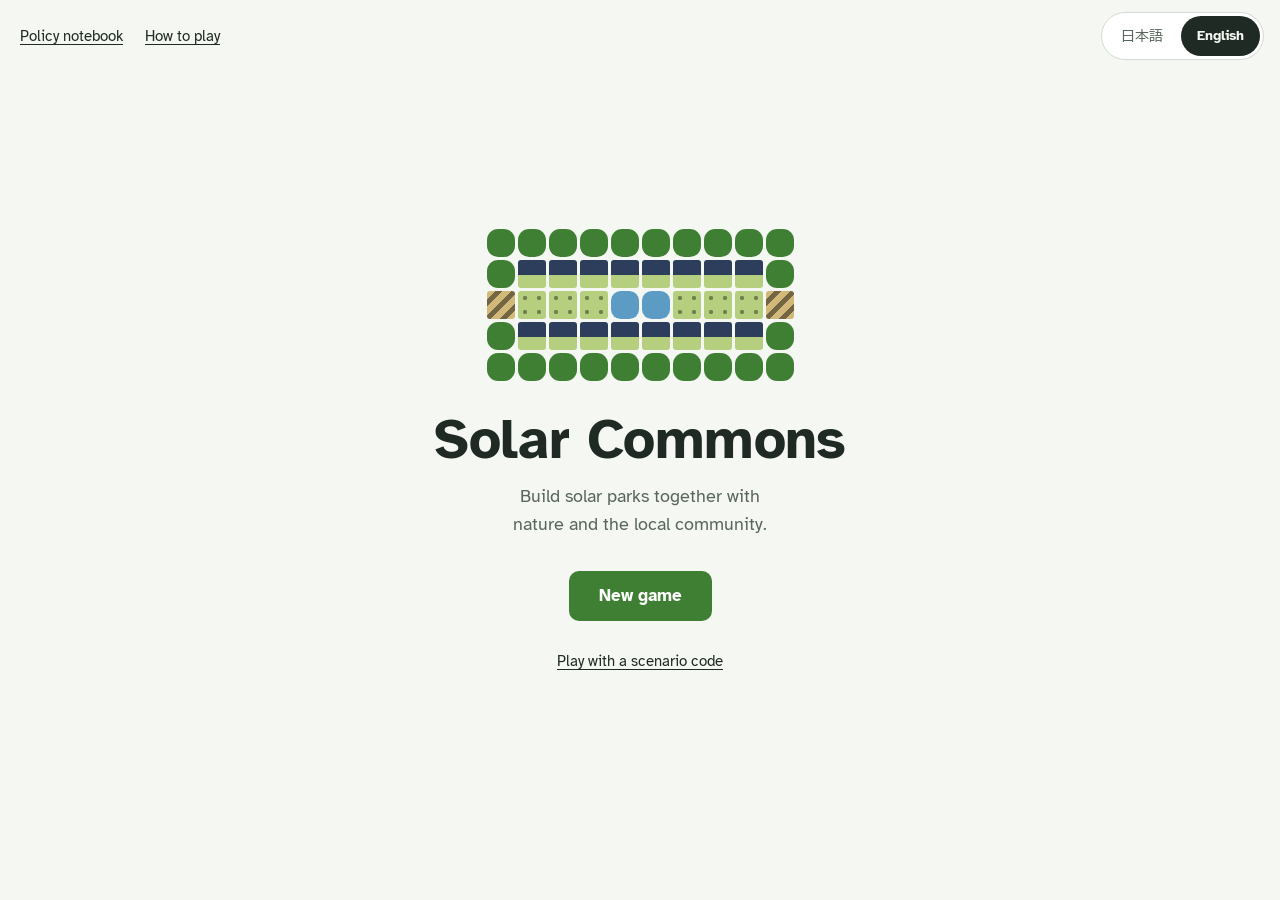
==== index.html @ c30af4d9 "Milestone 6: workshop polish - Scenario codes (rules v0.7): every game has a 4-digit code; the same " ====
<!DOCTYPE html>
<html lang="en">
<head>
<meta charset="utf-8">
<meta name="viewport" content="width=device-width, initial-scale=1, viewport-fit=cover">
<meta name="color-scheme" content="light dark">
<meta name="theme-color" content="#F4F7F2" media="(prefers-color-scheme: light)">
<meta name="theme-color" content="#131916" media="(prefers-color-scheme: dark)">
<!-- The page title is filled in from the language files -->
<title data-i18n="app.pageTitle"></title>
<!-- App icon and app description for installing the game (icons made by tools/make-icons.js) -->
<link rel="icon" href="icons/icon.svg" type="image/svg+xml">
<link rel="apple-touch-icon" href="icons/apple-touch-icon.png">
<link rel="manifest" href="manifest.webmanifest">
<!-- ?v=... makes browsers load fresh copies after an update: change it with every update (see docs/publishing.md) -->
<!-- The fonts are stored in the project (fonts/, made by tools/make-fonts.js) -->
<link rel="stylesheet" href="fonts/fonts.css?v=m6">
<link rel="stylesheet" href="css/style.css?v=m6">
<link rel="stylesheet" href="css/game.css?v=m6">
</head>
<body>
<div class="app">
  <header class="topbar">
    <div class="topbar-left">
      <!-- Only shown during a game -->
      <button type="button" class="btn-link" id="toTitleBtn" data-i18n="game.toTitle" hidden></button>
      <!-- Policy notebook (js/notebook.js); its text and "new" count are filled in by code -->
      <button type="button" class="btn-link" id="notebookBtn" data-nb=""></button>
      <!-- How to play (js/help.js) -->
      <button type="button" class="btn-link" id="helpBtn" data-help="" data-i18n="help.button"></button>
    </div>
    <!-- Language buttons are added by js/main.js, one per language file -->
    <nav class="lang-switch" id="langSwitch" data-i18n-aria-label="lang.switchLabel"></nav>
  </header>

  <main>
    <!-- Start screen -->
    <section class="screen screen-start" id="screen-start">
      <div class="motif" id="motif" aria-hidden="true"></div>
      <h1 class="title" tabindex="-1" data-i18n="app.title"></h1>
      <p class="subtitle" data-i18n="start.subtitle"></p>
      <div class="start-buttons">
        <button type="button" class="btn btn-primary" id="continueBtn" data-i18n="start.continue" hidden></button>
        <!-- Its text is set by js/main.js: "New game", or "Start scenario 2417" for a link with a code -->
        <button type="button" class="btn btn-primary" id="newGameBtn"></button>
      </div>
      <p class="saved-note" id="savedNote" data-i18n="start.savedNote" hidden></p>
      <p class="saved-note" id="outdatedNote" data-i18n="start.outdatedSave" hidden></p>
      <!-- Scenario codes: everyone with the same code gets the same sites and events -->
      <p class="start-code"><button type="button" class="btn-link" id="codeBtn" data-i18n="start.enterCode"></button></p>
      <!-- Installing and playing offline (js/offline.js): each part is shown only when it applies -->
      <div class="start-install">
        <button type="button" class="btn btn-small btn-quiet" id="installBtn" data-i18n="start.install" hidden></button>
        <p class="start-note" id="installHint" data-i18n="start.installHint" hidden></p>
        <p class="start-note" id="offlineNote" data-i18n="start.offlineReady" hidden></p>
      </div>
    </section>

    <!-- Game screen: its contents are drawn by js/game-screen.js -->
    <section class="screen screen-game" id="screen-game" hidden>
      <h1 class="visually-hidden" tabindex="-1" data-i18n="game.heading"></h1>
      <div id="gameView"></div>
    </section>

    <!-- End screen: its contents (including the heading) are drawn by js/end-screen.js -->
    <section class="screen screen-end" id="screen-end" hidden>
      <div id="endView"></div>
    </section>
  </main>
</div>

<!-- Pop-up: design panel (js/design-panel.js) -->
<dialog class="dialog dialog-large" id="designDialog" aria-labelledby="designTitle">
  <form method="dialog" class="dialog-frame" novalidate>
    <div class="dialog-head"><h2 id="designTitle" tabindex="-1"></h2></div>
    <div class="dialog-scroll" id="designForm"></div>
    <div class="dialog-foot">
      <dl class="design-summary" id="designSummary"></dl>
      <p class="design-problem" id="designProblem" role="alert"></p>
      <div class="dialog-actions">
        <button type="submit" value="cancel" class="btn" id="designCancel"></button>
        <button type="submit" value="ok" class="btn btn-primary" id="designOk"></button>
      </div>
    </div>
  </form>
</dialog>

<!-- Pop-up: report after each turn -->
<dialog class="dialog" id="reportDialog" aria-labelledby="reportTitle">
  <form method="dialog">
    <h2 id="reportTitle"></h2>
    <div id="reportBody"></div>
    <div class="dialog-actions"><button type="submit" value="ok" class="btn btn-primary" id="reportContinue" autofocus></button></div>
  </form>
</dialog>

<!-- Pop-up: policy notebook (js/notebook.js) -->
<dialog class="dialog dialog-large" id="notebookDialog" aria-labelledby="notebookTitle">
  <form method="dialog" class="dialog-frame">
    <div class="dialog-head"><h2 id="notebookTitle" tabindex="-1"></h2></div>
    <div class="dialog-scroll" id="notebookBody"></div>
    <div class="dialog-foot">
      <div class="dialog-actions"><button type="submit" value="close" class="btn" id="notebookClose"></button></div>
    </div>
  </form>
</dialog>

<!-- Pop-up: yes/no questions -->
<dialog class="dialog" id="confirmDialog" aria-labelledby="confirmTitle">
  <form method="dialog">
    <h2 id="confirmTitle"></h2>
    <p id="confirmText"></p>
    <div class="dialog-actions">
      <button type="submit" value="cancel" class="btn" id="confirmCancel"></button>
      <button type="submit" value="ok" class="btn btn-primary" id="confirmOk"></button>
    </div>
  </form>
</dialog>

<!-- Pop-up: how to play (js/help.js) -->
<dialog class="dialog dialog-large" id="helpDialog" aria-labelledby="helpTitle">
  <form method="dialog" class="dialog-frame">
    <div class="dialog-head"><h2 id="helpTitle" tabindex="-1"></h2></div>
    <div class="dialog-scroll" id="helpBody"></div>
    <div class="dialog-foot help-foot">
      <label class="help-hints"><input type="checkbox" id="helpHints"> <span data-i18n="help.showHints"></span></label>
      <div class="dialog-actions"><button type="submit" value="close" class="btn" data-i18n="common.close"></button></div>
    </div>
  </form>
</dialog>

<!-- Pop-up: start a game with a scenario code (js/main.js) -->
<dialog class="dialog" id="codeDialog" aria-labelledby="codeTitle">
  <form method="dialog" id="codeForm" novalidate>
    <h2 id="codeTitle" data-i18n="code.title"></h2>
    <p data-i18n="code.text"></p>
    <label class="code-field">
      <span data-i18n="code.label"></span>
      <input id="codeInput" type="text" inputmode="numeric" maxlength="4" autocomplete="off" aria-describedby="codeProblem">
    </label>
    <p class="design-problem" id="codeProblem" role="alert"></p>
    <div class="dialog-actions">
      <button type="submit" value="cancel" class="btn" data-i18n="common.cancel"></button>
      <button type="submit" value="ok" class="btn btn-primary" id="codeOk" data-i18n="code.start"></button>
    </div>
  </form>
</dialog>

<!-- Short messages -->
<p class="toast" id="toast" role="status" aria-live="polite"></p>

<!-- Order matters: language system, texts (Japanese first = first in the switch), rules,
     helpers, then the screens, and main.js last -->
<script src="js/i18n.js?v=m6"></script>
<script src="lang/ja.js?v=m6"></script>
<script src="lang/en.js?v=m6"></script>
<script src="js/engine.js?v=m6"></script>
<script src="js/ui.js?v=m6"></script>
<script src="js/save.js?v=m6"></script>
<script src="js/game-screen.js?v=m6"></script>
<script src="js/map-editor.js?v=m6"></script>
<script src="js/design-panel.js?v=m6"></script>
<script src="js/end-screen.js?v=m6"></script>
<script src="js/notebook.js?v=m6"></script>
<script src="js/offline.js?v=m6"></script>
<script src="js/help.js?v=m6"></script>
<script src="js/main.js?v=m6"></script>
</body>
</html>
---- fonts/fonts.css ----
/* Fonts of Solar Commons, kept in the project so the game works offline and doesn't contact Google.
   Made by tools/make-fonts.js from Google Fonts, with only the characters the game uses (characters.json).
   Don't edit this file by hand: run  node tools/make-fonts.js  again after adding text with new characters.
   Licence: SIL Open Font License 1.1, see the OFL-*.txt files in this folder. */

@font-face {
  font-family: "Atkinson Hyperlegible";
  font-style: normal;
  font-weight: 400;
  font-display: swap;
  src: url("atkinson-hyperlegible-400.woff2") format("woff2");
  unicode-range: U+20-7E, U+A0-FF, U+2010-2027, U+2190-2193, U+2212, U+2265, U+24D8, U+25B3, U+25CB, U+25CF, U+2713, U+2717;
}

@font-face {
  font-family: "Atkinson Hyperlegible";
  font-style: normal;
  font-weight: 700;
  font-display: swap;
  src: url("atkinson-hyperlegible-700.woff2") format("woff2");
  unicode-range: U+20-7E, U+A0-FF, U+2010-2027, U+2190-2193, U+2212, U+2265, U+24D8, U+25B3, U+25CB, U+25CF, U+2713, U+2717;
}

@font-face {
  font-family: "BIZ UDPGothic";
  font-style: normal;
  font-weight: 400;
  font-display: swap;
  src: url("biz-udpgothic-400-1.woff2") format("woff2");
  unicode-range: U+20-7E, U+A0-FF, U+2010-2027, U+2190-2193, U+2212, U+2265, U+24D8, U+25B3, U+25CB, U+25CF, U+2713, U+2717, U+3000-303F, U+3041-3096, U+309B-309E, U+30A1-30FE, U+4E00, U+4E0A-4E0B, U+4E0D, U+4E16, U+4E21, U+4E2D, U+4E3B, U+4E5D, U+4E86, U+4E8B, U+4EBA, U+4ECA, U+4ED5-4ED6, U+4ED8, U+4EE3, U+4EE5, U+4EF6, U+4EFB, U+4F1A, U+4F1D, U+4F4D-4F4F, U+4F53, U+4F55, U+4F5C, U+4F7F, U+4F8B, U+4F9B, U+4FA1, U+4FC2-4FC3, U+4FDD, U+4FE1;
}

@font-face {
  font-family: "BIZ UDPGothic";
  font-style: normal;
  font-weight: 700;
  font-display: swap;
  src: url("biz-udpgothic-700-1.woff2") format("woff2");
  unicode-range: U+20-7E, U+A0-FF, U+2010-2027, U+2190-2193, U+2212, U+2265, U+24D8, U+25B3, U+25CB, U+25CF, U+2713, U+2717, U+3000-303F, U+3041-3096, U+309B-309E, U+30A1-30FE, U+4E00, U+4E0A-4E0B, U+4E0D, U+4E16, U+4E21, U+4E2D, U+4E3B, U+4E5D, U+4E86, U+4E8B, U+4EBA, U+4ECA, U+4ED5-4ED6, U+4ED8, U+4EE3, U+4EE5, U+4EF6, U+4EFB, U+4F1A, U+4F1D, U+4F4D-4F4F, U+4F53, U+4F55, U+4F5C, U+4F7F, U+4F8B, U+4F9B, U+4FA1, U+4FC2-4FC3, U+4FDD, U+4FE1;
}

@font-face {
  font-family: "BIZ UDPGothic";
  font-style: normal;
  font-weight: 400;
  font-display: swap;
  src: url("biz-udpgothic-400-2.woff2") format("woff2");
  unicode-range: U+500B, U+5019, U+5024, U+5074, U+5099, U+50CD, U+512A, U+5143, U+5148-5149, U+5165, U+5168, U+516C, U+5171, U+5185, U+518D, U+51FA, U+5206-5208, U+5217, U+521D, U+5224-5225, U+5229, U+5236, U+5247, U+524D, U+5264, U+5272, U+5275, U+529B, U+52A0, U+52B9, U+52D5, U+52D9, U+5316, U+533A, U+533F, U+534A, U+5354, U+5358, U+5370, U+5374, U+539F, U+53BB, U+53CD-53CE, U+53D6-53D7, U+53EF-53F0, U+53F3, U+53F7, U+5404, U+5408, U+540C-540D, U+5411, U+5426, U+542B, U+544A, U+5468, U+548C, U+54B2, U+54E1, U+554F, U+5584, U+55B6, U+56DB, U+56DE, U+56E3, U+56F3, U+56FA, U+571F, U+5728, U+5730, U+5747, U+578B, U+57A3, U+57CB, U+57DF, U+57FA, U+5831, U+5834, U+5857, U+5883, U+5897, U+58F2, U+5909, U+5916, U+591A, U+5927, U+592A, U+5931, U+5948, U+59CB, U+59D4, U+5B50, U+5B57-5B58, U+5B66, U+5B88-5B89, U+5B8C, U+5B9A, U+5B9F, U+5BB3, U+5BB6, U+5BB9, U+5BC6, U+5BFE, U+5C02, U+5C0F, U+5C11, U+5C4A, U+5C71, U+5D29, U+5D50, U+5DDE, U+5DE5-5DE6, U+5DEE, U+5E02, U+5E0C, U+5E2F, U+5E73-5E74, U+5E9C, U+5EA6, U+5EC3, U+5EF6, U+5EFA, U+5F0F, U+5F15, U+5F37, U+5F62, U+5F71, U+5F79, U+5F85, U+5F8B-5F8C, U+5F93, U+5F97, U+5FA1, U+5FA9, U+5FC3, U+5FC5, U+601D, U+6020, U+6027, U+60C5, U+610F, U+614B, U+616E, U+6210, U+623B, U+6240, U+624B, U+6255, U+6271, U+6291, U+629E, U+62BC, U+6301, U+6307, U+6392, U+63A1, U+63A5, U+63A8, U+63AA, U+63CF, U+63F4, U+64A4, U+64CD, U+652F, U+6539, U+653E-653F, U+6570, U+6574, U+6577, U+6587, U+659C, U+65AD, U+65B0, U+65B9, U+65BD, U+65E5, U+65E9, U+6606, U+660E, U+6642, U+666F, U+6696, U+66F4, U+66F8, U+66FF-6700, U+6708-6709, U+671B, U+671F, U+6728, U+672A-672C, U+6751, U+6761, U+6765, U+6797, U+679C, U+67F1, U+67FB, U+683C, U+6841, U+68A8, U+68C4, U+68EE, U+690D, U+691C, U+696D, U+69D8, U+6A19, U+6A21, U+6A5F, U+6B04, U+6B20-6B21, U+6B62, U+6B8B, U+6BB5, U+6BCE, U+6BD4, U+6C11, U+6C17, U+6C34, U+6C42, U+6C60, U+6C7A, U+6CBB, U+6CC1, U+6CD5, U+6CE2, U+6CE8, U+6D3B, U+6D41, U+6D6E, U+6D77, U+6D88, U+6E08, U+6E1B, U+6E29, U+6E80, U+6E96, U+6F01, U+707D, U+70AD, U+70B9, U+7136, U+7267, U+7269, U+7279, U+72B6, U+72EC, U+732E, U+73FE, U+7403, U+7406, U+74B0, U+751F, U+7528, U+7531, U+7533, U+753A-753B, U+756A, U+767A, U+7684, U+76CA, U+76EE, U+770C, U+7740, U+77E2, U+77E5, U+77ED, U+7802, U+78BA, U+793A, U+793E, U+7981, U+79C0, U+79FB, U+7A2E, U+7A3C, U+7A4D, U+7A4F, U+7A6B, U+7A7A, U+7ACB, U+7AE0, U+7AEF, U+7B2C, U+7B49, U+7B56, U+7BA1, U+7C97, U+7CFB, U+7D04, U+7D0D, U+7D20, U+7D42, U+7D44, U+7D4C, U+7D50, U+7D66, U+7D71, U+7D99-7D9A, U+7DB2, U+7DD1, U+7E01, U+7F6E, U+7F8A, U+7FA9, U+8005, U+8015, U+80B2, U+80CC, U+8131, U+81EA, U+826F, U+82B1, U+8349, U+866B, U+884C, U+8868, U+88AB, U+88DC, U+8907, U+8981, U+8986, U+898B, U+898F, U+89A7, U+89B3, U+8A00, U+8A08, U+8A0E, U+8A18, U+8A2A, U+8A2D, U+8A31, U+8A55, U+8A71, U+8A8D, U+8A9E, U+8AAC-8AAD, U+8ABF, U+8ACB, U+8B66, U+8B77, U+8C61, U+8C6A, U+8CA2, U+8CAC, U+8CB7, U+8CBB-8CBC, U+8CC7, U+8CDB, U+8CEA, U+8D77, U+8D85, U+8DE1, U+8EE2, U+8FB2, U+8FBA, U+8FBC, U+8FD1, U+8FFD, U+9001, U+901A, U+9023, U+9032, U+9045, U+904A-904B, U+9053-9055, U+9069, U+9078, U+9084, U+90E8, U+90FD, U+914D, U+91CD, U+91CF;
}

@font-face {
  font-family: "BIZ UDPGothic";
  font-style: normal;
  font-weight: 700;
  font-display: swap;
  src: url("biz-udpgothic-700-2.woff2") format("woff2");
  unicode-range: U+500B, U+5019, U+5024, U+5074, U+5099, U+50CD, U+512A, U+5143, U+5148-5149, U+5165, U+5168, U+516C, U+5171, U+5185, U+518D, U+51FA, U+5206-5208, U+5217, U+521D, U+5224-5225, U+5229, U+5236, U+5247, U+524D, U+5264, U+5272, U+5275, U+529B, U+52A0, U+52B9, U+52D5, U+52D9, U+5316, U+533A, U+533F, U+534A, U+5354, U+5358, U+5370, U+5374, U+539F, U+53BB, U+53CD-53CE, U+53D6-53D7, U+53EF-53F0, U+53F3, U+53F7, U+5404, U+5408, U+540C-540D, U+5411, U+5426, U+542B, U+544A, U+5468, U+548C, U+54B2, U+54E1, U+554F, U+5584, U+55B6, U+56DB, U+56DE, U+56E3, U+56F3, U+56FA, U+571F, U+5728, U+5730, U+5747, U+578B, U+57A3, U+57CB, U+57DF, U+57FA, U+5831, U+5834, U+5857, U+5883, U+5897, U+58F2, U+5909, U+5916, U+591A, U+5927, U+592A, U+5931, U+5948, U+59CB, U+59D4, U+5B50, U+5B57-5B58, U+5B66, U+5B88-5B89, U+5B8C, U+5B9A, U+5B9F, U+5BB3, U+5BB6, U+5BB9, U+5BC6, U+5BFE, U+5C02, U+5C0F, U+5C11, U+5C4A, U+5C71, U+5D29, U+5D50, U+5DDE, U+5DE5-5DE6, U+5DEE, U+5E02, U+5E0C, U+5E2F, U+5E73-5E74, U+5E9C, U+5EA6, U+5EC3, U+5EF6, U+5EFA, U+5F0F, U+5F15, U+5F37, U+5F62, U+5F71, U+5F79, U+5F85, U+5F8B-5F8C, U+5F93, U+5F97, U+5FA1, U+5FA9, U+5FC3, U+5FC5, U+601D, U+6020, U+6027, U+60C5, U+610F, U+614B, U+616E, U+6210, U+623B, U+6240, U+624B, U+6255, U+6271, U+6291, U+629E, U+62BC, U+6301, U+6307, U+6392, U+63A1, U+63A5, U+63A8, U+63AA, U+63CF, U+63F4, U+64A4, U+64CD, U+652F, U+6539, U+653E-653F, U+6570, U+6574, U+6577, U+6587, U+659C, U+65AD, U+65B0, U+65B9, U+65BD, U+65E5, U+65E9, U+6606, U+660E, U+6642, U+666F, U+6696, U+66F4, U+66F8, U+66FF-6700, U+6708-6709, U+671B, U+671F, U+6728, U+672A-672C, U+6751, U+6761, U+6765, U+6797, U+679C, U+67F1, U+67FB, U+683C, U+6841, U+68A8, U+68C4, U+68EE, U+690D, U+691C, U+696D, U+69D8, U+6A19, U+6A21, U+6A5F, U+6B04, U+6B20-6B21, U+6B62, U+6B8B, U+6BB5, U+6BCE, U+6BD4, U+6C11, U+6C17, U+6C34, U+6C42, U+6C60, U+6C7A, U+6CBB, U+6CC1, U+6CD5, U+6CE2, U+6CE8, U+6D3B, U+6D41, U+6D6E, U+6D77, U+6D88, U+6E08, U+6E1B, U+6E29, U+6E80, U+6E96, U+6F01, U+707D, U+70AD, U+70B9, U+7136, U+7267, U+7269, U+7279, U+72B6, U+72EC, U+732E, U+73FE, U+7403, U+7406, U+74B0, U+751F, U+7528, U+7531, U+7533, U+753A-753B, U+756A, U+767A, U+7684, U+76CA, U+76EE, U+770C, U+7740, U+77E2, U+77E5, U+77ED, U+7802, U+78BA, U+793A, U+793E, U+7981, U+79C0, U+79FB, U+7A2E, U+7A3C, U+7A4D, U+7A4F, U+7A6B, U+7A7A, U+7ACB, U+7AE0, U+7AEF, U+7B2C, U+7B49, U+7B56, U+7BA1, U+7C97, U+7CFB, U+7D04, U+7D0D, U+7D20, U+7D42, U+7D44, U+7D4C, U+7D50, U+7D66, U+7D71, U+7D99-7D9A, U+7DB2, U+7DD1, U+7E01, U+7F6E, U+7F8A, U+7FA9, U+8005, U+8015, U+80B2, U+80CC, U+8131, U+81EA, U+826F, U+82B1, U+8349, U+866B, U+884C, U+8868, U+88AB, U+88DC, U+8907, U+8981, U+8986, U+898B, U+898F, U+89A7, U+89B3, U+8A00, U+8A08, U+8A0E, U+8A18, U+8A2A, U+8A2D, U+8A31, U+8A55, U+8A71, U+8A8D, U+8A9E, U+8AAC-8AAD, U+8ABF, U+8ACB, U+8B66, U+8B77, U+8C61, U+8C6A, U+8CA2, U+8CAC, U+8CB7, U+8CBB-8CBC, U+8CC7, U+8CDB, U+8CEA, U+8D77, U+8D85, U+8DE1, U+8EE2, U+8FB2, U+8FBA, U+8FBC, U+8FD1, U+8FFD, U+9001, U+901A, U+9023, U+9032, U+9045, U+904A-904B, U+9053-9055, U+9069, U+9078, U+9084, U+90E8, U+90FD, U+914D, U+91CD, U+91CF;
}

@font-face {
  font-family: "BIZ UDPGothic";
  font-style: normal;
  font-weight: 400;
  font-display: swap;
  src: url("biz-udpgothic-400-3.woff2") format("woff2");
  unicode-range: U+91D1, U+9332, U+9577, U+9580, U+9589, U+958B, U+9593, U+95A2, U+9632, U+9650, U+9664, U+9678, U+967D, U+968E, U+9694, U+969B, U+96A0, U+96C6, U+96E3, U+96E8, U+96FB, U+9700, U+975E, U+9762, U+97FF, U+9805-9806, U+983C, U+984C-984D, U+9858, U+985E, U+98A8, U+98DF, U+99D2, U+9AD8, U+9CE5, U+9F62, U+FF01-FF5E;
}

@font-face {
  font-family: "BIZ UDPGothic";
  font-style: normal;
  font-weight: 700;
  font-display: swap;
  src: url("biz-udpgothic-700-3.woff2") format("woff2");
  unicode-range: U+91D1, U+9332, U+9577, U+9580, U+9589, U+958B, U+9593, U+95A2, U+9632, U+9650, U+9664, U+9678, U+967D, U+968E, U+9694, U+969B, U+96A0, U+96C6, U+96E3, U+96E8, U+96FB, U+9700, U+975E, U+9762, U+97FF, U+9805-9806, U+983C, U+984C-984D, U+9858, U+985E, U+98A8, U+98DF, U+99D2, U+9AD8, U+9CE5, U+9F62, U+FF01-FF5E;
}
---- css/style.css ----
/* Solar Commons: colours, fonts, page frame, buttons and pop-ups.
   Colours are defined once as tokens (the --names below) and reused everywhere.
   Dark mode uses the same tokens with darker values.
   The game screen has its own file: css/game.css. */

:root {
  --paper: #F4F7F2;      /* page background */
  --surface: #FFFFFF;    /* cards and buttons */
  --ink: #1F2A24;        /* main text */
  --muted: #59665D;      /* secondary text */
  --line: #D3DCD3;       /* borders */
  --accent: #3F7F33;     /* main button */
  --on-accent: #FFFFFF;  /* text on the main button */
  --pollen: #A97A12;     /* keyboard focus ring (contrast at least 3 : 1, see tests/check.js) */

  /* Meaning colours: good news, bad news, caution, information */
  --good: #2E6B24;
  --bad: #A63D27;
  --warn: #8A5F00;
  --info: #2F4A8A;

  /* Map tiles (design document section 5) */
  --tile-panel: #2C3E5C;
  --tile-meadow: #B5CF7E;
  --tile-hedge: #3F7F33;
  --tile-pond: #5B9BC4;
  --tile-corridor: #D2B97A;
  --ground: #EAE5D6;        /* empty land on the map */
  --ground-edge: #DCD3BC;   /* empty land on the outer ring of the map */

  --font-ja: "BIZ UDPGothic", "Hiragino Sans", "Hiragino Kaku Gothic ProN", "Yu Gothic UI", "Meiryo", sans-serif;
  --font: "Atkinson Hyperlegible", var(--font-ja);
  color-scheme: light;
}

@media (prefers-color-scheme: dark) {
  :root:not([data-theme="light"]) {
    --paper: #131916; --surface: #1A221E; --ink: #E5ECE6; --muted: #9DAAA1; --line: #2E3A33;
    --accent: #7DBE6D; --on-accent: #10200C; --pollen: #E5BE57;
    --good: #8CCB7C; --bad: #EE9077; --warn: #E5BE57; --info: #9FB4EE;
    --tile-panel: #31466B; --tile-meadow: #7E9A52; --tile-hedge: #3C6E32; --tile-pond: #3F7DA6; --tile-corridor: #A68E55;
    --ground: #2B2C24; --ground-edge: #36362B;
    color-scheme: dark;
  }
}
:root[data-theme="dark"] {
  --paper: #131916; --surface: #1A221E; --ink: #E5ECE6; --muted: #9DAAA1; --line: #2E3A33;
  --accent: #7DBE6D; --on-accent: #10200C; --pollen: #E5BE57;
  --good: #8CCB7C; --bad: #EE9077; --warn: #E5BE57; --info: #9FB4EE;
  --tile-panel: #31466B; --tile-meadow: #7E9A52; --tile-hedge: #3C6E32; --tile-pond: #3F7DA6; --tile-corridor: #A68E55;
  --ground: #2B2C24; --ground-edge: #36362B;
  color-scheme: dark;
}

/* In Japanese, use the Japanese font for everything, so letters and numbers match the kana,
   and break lines between phrases rather than inside words (in browsers that support it). */
html[lang="ja"] { --font: var(--font-ja); word-break: auto-phrase; }

*, *::before, *::after { box-sizing: border-box; }
html { -webkit-text-size-adjust: 100%; }
body {
  margin: 0;
  background: var(--paper);
  color: var(--ink);
  font-family: var(--font);
  font-size: 1rem;              /* follows the reader's browser text size (16 px by default) */
  line-height: 1.6;
}
[hidden] { display: none !important; }

/* Text only for screen readers */
.visually-hidden {
  position: absolute !important;
  width: 1px; height: 1px;
  margin: -1px; padding: 0;
  overflow: hidden;
  clip: rect(0 0 0 0);
  white-space: nowrap;
  border: 0;
}

/* ----- Page frame ----- */
.app {
  min-height: 100vh;
  min-height: 100dvh;
  display: flex;
  flex-direction: column;
  padding:
    max(12px, env(safe-area-inset-top))
    max(16px, env(safe-area-inset-right))
    max(16px, env(safe-area-inset-bottom))
    max(16px, env(safe-area-inset-left));
}
/* On narrow screens, the links stay together on one line and the language switch moves below them */
.topbar { display: flex; flex-wrap: wrap; justify-content: space-between; align-items: center; gap: 4px 12px; }
.topbar-left { min-height: 40px; display: flex; align-items: center; flex: 1 1 max-content; }
.topbar .lang-switch { margin-left: auto; }
main { flex: 1; display: flex; justify-content: center; }
.screen { width: 100%; }
.screen h1:focus { outline: none; }

/* ----- Language switch ----- */
.lang-switch {
  display: inline-flex;
  gap: 2px;
  padding: 3px;
  background: var(--surface);
  border: 1.5px solid var(--line);
  border-radius: 999px;
}
.lang-switch button {
  font: inherit;
  font-size: 0.9rem;
  min-height: 40px;
  padding: 0 16px;
  border: 0;
  border-radius: 999px;
  background: none;
  color: var(--muted);
  cursor: pointer;
}
.lang-switch button:lang(ja) { font-family: var(--font-ja); }
.lang-switch button[aria-pressed="true"] { background: var(--ink); color: var(--paper); font-weight: 700; }

/* ----- Start screen ----- */
.screen-start {
  max-width: 560px;
  align-self: center;
  text-align: center;
  padding: 16px 0 48px;
}
.motif {
  --tile: clamp(18px, 6.5vw, 28px);
  display: grid;
  grid-template-columns: repeat(10, var(--tile));
  gap: 3px;
  justify-content: center;
  margin: 0 auto 28px;
}
.title {
  font-size: clamp(2.25rem, 10vw, 3.5rem);
  line-height: 1.1;
  font-weight: 700;
  letter-spacing: -0.01em;
  margin: 0 0 12px;
}
html[lang="ja"] .title { letter-spacing: 0.02em; }
.subtitle {
  color: var(--muted);
  font-size: 1.1rem;
  max-width: 26em;
  margin: 0 auto 32px;
  text-wrap: balance;
}
.start-buttons { display: flex; flex-wrap: wrap; justify-content: center; gap: 12px; }
.saved-note { margin: 14px 0 0; font-size: 0.9rem; color: var(--muted); }
#outdatedNote { max-width: 30em; margin-inline: auto; text-wrap: balance; }
.start-code { margin: 18px 0 0; }
.start-code .btn-link { min-height: 44px; }

/* Pop-up for scenario codes */
.code-field { display: flex; flex-direction: column; gap: 6px; font-weight: 700; }
.code-field input {
  width: 7em;
  font: inherit;
  font-size: 1.5rem;
  letter-spacing: 0.15em;
  text-align: center;
  padding: 8px 10px;
  color: var(--ink);
  background: var(--surface);
  border: 2px solid var(--muted);
  border-radius: 8px;
}
.code-field input:focus-visible { outline: 3px solid var(--pollen); outline-offset: 2px; border-color: var(--ink); }

/* Install button and offline note (js/offline.js) */
.start-install { margin-top: 28px; display: flex; flex-direction: column; align-items: center; gap: 10px; }
.start-install:not(:has(> :not([hidden]))) { display: none; }
.start-note { margin: 0; max-width: 26em; font-size: 0.9rem; color: var(--muted); text-wrap: balance; }

/* ----- Map tiles ----- */
.tile { width: var(--tile); height: var(--tile); border-radius: 3px; }
.tile-dense { background: var(--tile-panel); }
.tile-wide { background: linear-gradient(to bottom, var(--tile-panel) 0 55%, var(--tile-meadow) 55% 100%); }
/* Meadow has dots and the corridor has stripes, so the two can be told apart without colour
   (for colour-blind players, they look almost the same). Hedges and ponds are rounded. */
.tile-meadow {
  background: radial-gradient(circle, color-mix(in srgb, var(--tile-meadow) 62%, #000) 20%, transparent 23%) 0 0 / 50% 50%,
    var(--tile-meadow);
}
.tile-hedge { background: var(--tile-hedge); border-radius: 40%; }
.tile-pond { background: var(--tile-pond); border-radius: 35%; }
.tile-corridor {
  background: repeating-linear-gradient(135deg, var(--tile-corridor) 0 16%, color-mix(in srgb, var(--tile-corridor) 55%, #000) 16% 28%);
}
.tile-empty { background: var(--ground); box-shadow: inset 0 0 0 1px var(--line); }

/* ----- Buttons ----- */
.btn {
  font: inherit;
  font-weight: 700;
  font-size: 1.05rem;
  min-height: 48px;
  padding: 10px 28px;
  border: 2px solid var(--ink);
  border-radius: 10px;
  background: var(--surface);
  color: var(--ink);
  cursor: pointer;
}
.btn-primary { background: var(--accent); border-color: var(--accent); color: var(--on-accent); }
.btn-small { font-size: 0.95rem; min-height: 44px; padding: 8px 16px; }
.btn-quiet { border-color: var(--line); color: var(--muted); font-weight: 400; }
.btn-wide { width: 100%; max-width: 420px; }
.btn-link {
  font: inherit;
  font-size: 0.95rem;
  min-height: 40px;
  padding: 0 4px;
  border: 0;
  background: none;
  color: var(--ink);
  text-decoration: underline;
  text-underline-offset: 3px;
  cursor: pointer;
}
.btn:hover:not(:disabled) { filter: brightness(1.08); }
button:disabled { opacity: 0.45; cursor: not-allowed; }
button:focus-visible, summary:focus-visible, h3[tabindex]:focus-visible,
a:focus-visible, input:focus-visible, textarea:focus-visible, select:focus-visible { outline: 3px solid var(--pollen); outline-offset: 2px; }

/* ----- Pop-up windows (dialogs) ----- */
.dialog {
  width: min(560px, calc(100vw - 32px));
  max-height: calc(100dvh - 48px);
  padding: 20px;
  border: 1px solid var(--line);
  border-radius: 14px;
  background: var(--surface);
  color: var(--ink);
  box-shadow: 0 12px 40px rgb(0 0 0 / 0.25);
}
.dialog::backdrop { background: rgb(10 20 14 / 0.55); }
.dialog h2 { font-size: 1.3rem; line-height: 1.3; margin: 0 0 12px; }
.dialog p { margin: 0 0 12px; }
.dialog-actions { display: flex; flex-wrap: wrap; justify-content: flex-end; gap: 10px; margin-top: 16px; }
.dialog-actions .btn { font-size: 1rem; min-height: 44px; padding: 8px 20px; }

/* Large pop-up with a fixed head and foot and a scrolling middle (design panel) */
.dialog-large { width: min(760px, calc(100vw - 16px)); max-height: calc(100dvh - 16px); padding: 0; overflow: hidden; }
.dialog-large[open] { display: flex; }
.dialog-frame { display: flex; flex-direction: column; width: 100%; min-height: 0; flex: 1; }
.dialog-head { padding: 16px 20px 8px; border-bottom: 1px solid var(--line); }
.dialog-head h2 { margin: 0; }
.dialog h2:focus { outline: none; }
.dialog-scroll { overflow-y: auto; padding: 12px 20px 20px; flex: 1; min-height: 0; overscroll-behavior: contain; }
.dialog-foot { padding: 10px 20px 14px; border-top: 1px solid var(--line); background: var(--surface); }
.dialog-foot .dialog-actions { margin-top: 8px; }
@media (max-width: 560px) {
  .dialog-head { padding: 12px 14px 6px; }
  .dialog-head h2 { font-size: 1.1rem; }
  .dialog-scroll { padding: 10px 14px 16px; }
  .dialog-foot { padding: 8px 14px 10px; }
}

/* ----- Short messages at the bottom of the screen ----- */
.toast {
  position: fixed;
  left: 50%;
  bottom: calc(88px + env(safe-area-inset-bottom));
  transform: translateX(-50%);
  width: max-content;
  max-width: calc(100vw - 32px);
  margin: 0;
  padding: 10px 16px;
  border-radius: 10px;
  background: var(--ink);
  color: var(--paper);
  z-index: 20;
}
.toast:empty { display: none; }

@media (prefers-reduced-motion: reduce) {
  * { transition: none !important; animation: none !important; }
}
---- css/game.css ----
/* Solar Commons: the game screen (status bar, sites, projects, log, turn report).
   Colours come from the tokens in css/style.css. */

.screen-game { max-width: 1000px; padding-bottom: 8px; }
.game-section { margin: 28px 0 0; }
.game-section > h2, .log-panel summary h2 { font-size: 1.25rem; line-height: 1.3; margin: 0 0 4px; }
.section-hint { color: var(--muted); margin: 0 0 12px; }
.empty { color: var(--muted); margin: 8px 0; }
.is-good { color: var(--good); }
.is-bad { color: var(--bad); }
.is-warn { color: var(--warn); }

/* ----- Status bar (stays at the top while scrolling) ----- */
.status-bar {
  position: sticky;
  top: 0;
  z-index: 5;
  margin: 8px 0 0;
  padding: 8px 10px;
  background: var(--surface);
  border: 1px solid var(--line);
  border-radius: 12px;
  box-shadow: 0 2px 10px rgb(0 0 0 / 0.06);
}
.status-time { display: flex; justify-content: space-between; gap: 12px; font-size: 0.9rem; color: var(--muted); }
.status-time strong { color: var(--ink); }
.status-stats {
  display: grid;
  grid-template-columns: repeat(4, minmax(0, 1fr));
  gap: 6px;
  margin: 4px 0 0;
}
/* With large text on a narrow screen, the four numbers go into two rows */
.status-bar, .screen-end { container-type: inline-size; }
@container (max-width: 18em) {
  .status-stats { grid-template-columns: repeat(2, minmax(0, 1fr)); }
}
.stat-chip { padding: 3px 6px; border-radius: 8px; background: var(--paper); min-width: 0; }
.stat-chip dt { font-size: 0.7rem; line-height: 1.25; color: var(--muted); }
.stat-chip dd { margin: 0; font-size: 1.05rem; font-weight: 700; font-variant-numeric: tabular-nums; line-height: 1.3; white-space: nowrap; }
.stat-chip.is-bad { background: color-mix(in srgb, var(--bad) 14%, var(--surface)); }
.stat-chip.is-bad dd { color: var(--bad); }
.stat-goal { font-size: 0.75em; font-weight: 400; color: var(--muted); }
.ap-dots { letter-spacing: 1px; font-size: 0.75rem; color: var(--accent); vertical-align: 2px; }
@media (min-width: 561px) {
  .status-bar { padding: 10px 14px; }
  .stat-chip { padding: 4px 10px; }
  .stat-chip dt { font-size: 0.78rem; }
  .stat-chip dd { font-size: 1.25rem; }
}
.status-flags { display: flex; flex-wrap: wrap; gap: 6px; margin-top: 8px; }
.flag { font-size: 0.8rem; padding: 1px 8px; border-radius: 999px; border: 1px solid var(--line); color: var(--muted); }
.flag.is-bad { border-color: var(--bad); color: var(--bad); font-weight: 700; }
.flag.is-warn { border-color: var(--warn); color: var(--warn); }

/* ----- Notices ----- */
.alerts { margin-top: 12px; display: grid; gap: 8px; }
.alert { margin: 0; padding: 10px 14px; border-radius: 10px; border-left: 4px solid; background: var(--surface); }
.alert.is-info { border-color: var(--info); color: var(--ink); }
.alert.is-bad { border-color: var(--bad); color: var(--ink); background: color-mix(in srgb, var(--bad) 10%, var(--surface)); }

/* ----- Cards ----- */
.card {
  background: var(--surface);
  border: 1px solid var(--line);
  border-radius: 12px;
  padding: 14px 16px;
  min-width: 0;
}
.card-head { display: flex; justify-content: space-between; align-items: flex-start; gap: 8px; }
.card h3 { font-size: 1.05rem; line-height: 1.35; margin: 0; }
.card-text { margin: 6px 0 8px; font-size: 0.95rem; }
.card-note { margin: 0 0 10px; font-size: 0.85rem; color: var(--muted); }
.facts { list-style: none; padding: 0; margin: 0 0 12px; font-size: 0.9rem; color: var(--muted); }
.tag { display: inline-block; font-size: 0.75rem; font-weight: 700; padding: 1px 8px; border-radius: 999px; white-space: nowrap; }
.tag.is-promo { background: color-mix(in srgb, var(--good) 15%, var(--surface)); color: var(--good); border: 1px solid var(--good); }

.site-grid { display: grid; grid-template-columns: repeat(auto-fill, minmax(260px, 1fr)); gap: 12px; }
.site-card { display: flex; flex-direction: column; }
.site-card .btn { margin-top: auto; align-self: flex-start; }

/* ----- Project cards ----- */
.project-grid { display: grid; grid-template-columns: repeat(auto-fill, minmax(min(100%, 420px), 1fr)); gap: 12px; align-items: start; }
.project-site { display: block; font-weight: 400; font-size: 0.9rem; color: var(--muted); }
/* Facts and status on the left, a small map of the park on the right */
.project-top { display: grid; grid-template-columns: minmax(0, 1fr) auto; gap: 12px; align-items: start; }
.mini-map {
  display: grid;
  grid-template-columns: repeat(var(--n), minmax(0, 1fr));
  gap: 1px;
  width: 84px;
  margin-top: 6px;
  padding: 3px;
  border: 1px solid var(--line);
  border-radius: 6px;
  background: var(--paper);
}
.mini-map span { aspect-ratio: 1; border-radius: 1px; }
.mini-map .tile-empty { box-shadow: none; }
.mini-map .tile-empty.is-edge { background: var(--ground-edge); }
.mini-map .tile-hedge, .mini-map .tile-pond { border-radius: 2px; }
.project-card.is-ended .mini-map { opacity: 0.8; }
/* keep focused elements clear of the sticky status bar and End turn bar */
.screen-game [data-key] { scroll-margin-top: 130px; scroll-margin-bottom: 110px; }
.project-card.is-ended { opacity: 0.7; }
.facts-line { margin: 6px 0 0; font-size: 0.85rem; color: var(--muted); font-variant-numeric: tabular-nums; }
.badge { font-size: 0.8rem; font-weight: 700; padding: 2px 10px; border-radius: 999px; white-space: nowrap; border: 1.5px solid currentColor; }
.badge.is-design { color: var(--info); }
.badge.is-permitting { color: var(--warn); }
.badge.is-approved, .badge.is-building { color: var(--info); }
.badge.is-operating { color: var(--on-accent); background: var(--accent); border-color: var(--accent); }
.badge.is-sold, .badge.is-cancelled, .badge.is-dropped { color: var(--muted); }

.acceptance { display: grid; grid-template-columns: auto 1fr auto; align-items: center; gap: 10px; margin: 12px 0 4px; }
.acceptance-label { font-size: 0.9rem; }
.acceptance-value { font-size: 1.1rem; font-variant-numeric: tabular-nums; min-width: 2ch; text-align: right; }
.meter { position: relative; height: 10px; border-radius: 999px; background: var(--paper); border: 1px solid var(--line); overflow: hidden; }
.meter > span { position: absolute; left: 0; top: 0; bottom: 0; border-radius: 999px; }
.meter.is-good > span { background: var(--good); }
.meter.is-warn > span { background: var(--warn); }
.meter.is-bad > span { background: var(--bad); }

.state { margin: 8px 0 0; }
.state-line { margin: 4px 0 0; font-size: 0.92rem; }
.state-line.is-good::before, .state-line.is-warn::before, .state-line.is-bad::before { content: "● "; font-size: 0.7em; vertical-align: 2px; }

/* Residents */
.residents { margin: 10px 0 0; border-top: 1px solid var(--line); padding-top: 6px; }
.residents summary, .log-panel summary { cursor: pointer; font-weight: 700; min-height: 40px; display: flex; align-items: center; gap: 6px; }
.residents summary::marker, .log-panel summary::marker { content: ""; }
.residents summary::before, .log-panel summary::before { content: "▸"; transition: transform 0.15s; }
.residents[open] summary::before, .log-panel[open] summary::before { transform: rotate(90deg); }
.residents ul { list-style: none; padding: 0; margin: 4px 0 0; display: grid; gap: 8px; }
.resident-top { display: grid; grid-template-columns: minmax(7.5em, auto) 1fr 3ch; align-items: center; gap: 8px; font-size: 0.92rem; }
.wish-mark { color: var(--good); font-weight: 700; }
.support-bar { position: relative; height: 8px; background: var(--paper); border-radius: 2px; }
.support-bar::after { content: ""; position: absolute; left: 50%; top: -3px; bottom: -3px; width: 1px; background: var(--muted); }
.support-bar > span { position: absolute; top: 0; bottom: 0; border-radius: 2px; }
.support-bar .is-pos { background: var(--good); }
.support-bar .is-neg { background: var(--bad); }
.support-value { text-align: right; font-variant-numeric: tabular-nums; font-size: 0.9rem; }
.wish { margin: 0; font-size: 0.8rem; color: var(--muted); }
.wish.is-met { color: var(--good); }

/* Engagement actions */
.talk { margin: 12px 0 0; border-top: 1px solid var(--line); padding-top: 10px; }
.talk h4 { margin: 0 0 8px; font-size: 0.95rem; }
.action-grid { display: grid; grid-template-columns: repeat(auto-fill, minmax(min(100%, 180px), 1fr)); gap: 8px; }
.action-btn {
  font: inherit;
  text-align: left;
  display: grid;
  grid-template-columns: 1fr auto;
  gap: 2px 8px;
  padding: 8px 10px;
  min-height: 44px;
  border: 1.5px solid var(--line);
  border-radius: 10px;
  background: var(--paper);
  color: var(--ink);
  cursor: pointer;
}
.action-btn:hover:not(:disabled) { border-color: var(--accent); }
.action-name { font-weight: 700; font-size: 0.9rem; }
.action-ap { font-size: 0.8rem; font-weight: 700; color: var(--accent); white-space: nowrap; }
.action-info, .action-why { grid-column: 1 / -1; font-size: 0.8rem; color: var(--muted); }
.action-why { color: var(--bad); }
.action-btn:disabled { opacity: 0.6; }

.project-buttons { display: flex; flex-wrap: wrap; gap: 8px; margin-top: 14px; }

/* ----- Game log ----- */
.log-panel { background: var(--surface); border: 1px solid var(--line); border-radius: 12px; padding: 4px 16px; }
.log-panel summary h2 { margin: 0; }
.log-body { padding-bottom: 12px; max-height: 420px; overflow-y: auto; }
.log-turn { font-size: 0.85rem; color: var(--muted); margin: 12px 0 4px; }
.log-list, .report-list { list-style: none; padding: 0; margin: 0; display: grid; gap: 4px; font-size: 0.92rem; }
.log-list li, .report-list li { padding-left: 12px; border-left: 3px solid var(--line); color: var(--ink); }
.log-list li.is-good, .report-list li.is-good { border-color: var(--good); }
.log-list li.is-bad, .report-list li.is-bad { border-color: var(--bad); }
.log-list li.is-event, .report-list li.is-event { border-color: var(--info); }

/* ----- End turn bar (stays at the bottom while scrolling) ----- */
.turn-bar {
  position: sticky;
  bottom: 0;
  z-index: 5;
  display: flex;
  flex-direction: column;
  align-items: center;
  gap: 2px;
  margin: 24px -16px 0;
  padding: 8px 16px max(8px, env(safe-area-inset-bottom));
  background: color-mix(in srgb, var(--paper) 92%, transparent);
  border-top: 1px solid var(--line);
  backdrop-filter: blur(6px);
}
.ap-left { font-size: 0.85rem; color: var(--muted); }
/* Short screens (for example a projector, or a phone held sideways): the End turn bar sits in one
   row and takes less height; the action points are also shown in the status bar. */
@media (max-height: 560px) {
  .turn-bar { flex-direction: row; justify-content: center; gap: 16px; padding-top: 6px; padding-bottom: max(6px, env(safe-area-inset-bottom)); }
  .turn-bar .btn { min-height: 44px; padding-block: 6px; }
}

/* ----- Design panel ----- */
.design-intro { margin: 0 0 8px; color: var(--muted); }
.design-group { border: 0; padding: 0; margin: 14px 0 0; }
.design-group legend { font-weight: 700; font-size: 1.05rem; padding: 0; margin-bottom: 6px; }
/* Palette: choose the tile type to paint with */
.palette { display: grid; grid-template-columns: repeat(7, minmax(0, 1fr)); gap: 4px; }
@media (max-width: 520px) { .palette { grid-template-columns: repeat(4, minmax(0, 1fr)); } }
.palette-btn {
  display: flex;
  flex-direction: column;
  align-items: center;
  gap: 2px;
  min-height: 64px;
  padding: 6px 2px 4px;
  font: inherit;
  font-size: 0.75rem;
  line-height: 1.2;
  text-align: center;
  border: 1.5px solid var(--line);
  border-radius: 10px;
  background: var(--surface);
  color: var(--ink);
  cursor: pointer;
}
.palette-btn .tile { --tile: 22px; flex: none; }
.palette-btn[aria-pressed="true"] { border: 2.5px solid var(--accent); background: color-mix(in srgb, var(--accent) 12%, var(--surface)); font-weight: 700; }
.palette-count { font-variant-numeric: tabular-nums; color: var(--muted); font-weight: 700; }
.brush-info { margin: 8px 0 10px; font-size: 0.85rem; white-space: pre-line; min-height: 3.9em; }
.map-hint { margin: 8px 0 0; font-size: 0.8rem; color: var(--muted); text-align: center; }

/* The site map */
.map-grid {
  display: grid;
  grid-template-columns: repeat(var(--n), minmax(0, 1fr));
  gap: 2px;
  width: min(100%, 440px);
  margin: 0 auto;
  padding: 6px;
  border-radius: 10px;
  background: var(--paper);
  border: 1px solid var(--line);
  touch-action: none;        /* dragging paints instead of scrolling */
  user-select: none;
  -webkit-user-select: none;
}
.map-cell {
  aspect-ratio: 1;
  min-width: 0;
  padding: 0;
  border: 0;
  border-radius: 3px;
  cursor: crosshair;
}
.map-cell.tile-empty.is-edge { background: var(--ground-edge); }
.map-cell.tile-hedge { border-radius: 40%; }   /* the same shapes as everywhere else */
.map-cell.tile-pond { border-radius: 35%; }
.map-cell.is-loose { outline: 2px dashed var(--bad); outline-offset: -3px; }
.map-cell:focus-visible { outline: 3px solid var(--pollen); outline-offset: 0; position: relative; z-index: 1; }
.map-tools { display: flex; flex-wrap: wrap; justify-content: center; gap: 8px; margin-top: 10px; }
.placement { margin-top: 10px; display: grid; gap: 4px; font-size: 0.9rem; }
.placement p { margin: 0; }
.choice { display: flex; gap: 10px; align-items: flex-start; padding: 8px 0; cursor: pointer; }
.choice input { width: 20px; height: 20px; margin: 3px 0 0; accent-color: var(--accent); flex: none; }
.choice span { display: flex; flex-direction: column; }
.choice small { font-size: 0.85rem; color: var(--muted); }
.design-note { margin: 4px 0 0 30px; font-size: 0.85rem; color: var(--warn); }
.design-details { margin-top: 16px; padding: 12px 14px; border-radius: 10px; background: var(--paper); font-size: 0.92rem; }
.design-details p { margin: 0 0 6px; }
.design-details .muted { color: var(--muted); }
.design-details h3 { font-size: 0.95rem; margin: 12px 0 6px; }
.design-wishes { list-style: none; padding: 0; margin: 0; display: grid; gap: 6px; }
.design-wishes li { display: flex; gap: 8px; }
.design-wishes li span:last-child { display: flex; flex-direction: column; }
.design-wishes small { font-size: 0.8rem; color: var(--muted); }
.design-wishes .wish-mark { width: 1em; color: var(--muted); }
.design-wishes .is-met .wish-mark, .design-wishes .is-met small { color: var(--good); }
.design-summary { display: grid; grid-template-columns: repeat(4, minmax(0, 1fr)); gap: 6px; margin: 0; }
.design-summary > div { padding: 3px 8px; border-radius: 8px; background: var(--paper); min-width: 0; }
.design-summary dt { font-size: 0.72rem; line-height: 1.25; color: var(--muted); }
.design-summary dd { margin: 0; font-weight: 700; font-size: 1.1rem; font-variant-numeric: tabular-nums; white-space: nowrap; }
.design-summary .is-bad { background: color-mix(in srgb, var(--bad) 14%, var(--surface)); }
.design-summary .is-bad dd { color: var(--bad); }
.design-summary .is-warn dd { color: var(--warn); }
.design-problem { margin: 6px 0 0; color: var(--bad); font-weight: 700; font-size: 0.9rem; }
.design-problem:empty { display: none; }

/* ----- End screen ----- */
.screen-end { max-width: 1000px; padding: 8px 0 32px; }
.end-title { font-size: clamp(1.8rem, 7vw, 2.4rem); margin: 8px 0 4px; }
.end-code { margin: 0 0 16px; color: var(--muted); font-weight: 700; }
.grade-box {
  display: flex;
  align-items: center;
  gap: 18px;
  padding: 16px 20px;
  border-radius: 14px;
  background: var(--surface);
  border: 2px solid var(--line);
}
.grade-box p { margin: 0; }
.grade-letter { font-size: 3.6rem; font-weight: 700; line-height: 1; min-width: 1.2ch; text-align: center; }
.grade-label { font-size: 1.25rem; font-weight: 700; }
.grade-box.is-S, .grade-box.is-A { border-color: var(--good); }
.grade-box.is-S .grade-letter, .grade-box.is-A .grade-letter { color: var(--good); }
.grade-box.is-B .grade-letter, .grade-box.is-C .grade-letter { color: var(--warn); }
.grade-box.is-D { border-color: var(--bad); }
.grade-box.is-D .grade-letter { color: var(--bad); }
.screen-end .alert { margin: 12px 0 0; }
.end-stats { margin-top: 12px; }
.score-total { font-weight: 700; white-space: nowrap; font-variant-numeric: tabular-nums; }
.score-list { list-style: none; padding: 0; margin: 10px 0 0; display: grid; gap: 6px; }
.score-list li { display: grid; grid-template-columns: 1.6em 1fr; gap: 6px; align-items: start; }
.score-list li > span:last-child { display: flex; flex-direction: column; }
.score-list small { font-size: 0.82rem; color: var(--muted); }
.score-mark { font-weight: 700; font-size: 1.1rem; line-height: 1.4; text-align: center; }
.score-list .is-2 .score-mark { color: var(--good); }
.score-list .is-1 .score-mark { color: var(--warn); }
.score-list .is-0 .score-mark { color: var(--bad); }
.end-scale { margin-top: 16px; }
.end-buttons { display: flex; flex-wrap: wrap; gap: 12px; margin-top: 20px; }

/* ----- Policy notebook ----- */
.info-btn {
  display: inline-flex;
  align-items: center;
  justify-content: center;
  width: 24px;
  height: 24px;
  margin: 0 2px;
  padding: 0;
  vertical-align: middle;
  font: italic 700 0.8rem/1 Georgia, "Times New Roman", serif;
  border: 1.5px solid var(--info);
  border-radius: 50%;
  background: var(--surface);
  color: var(--info);
  cursor: pointer;
}
.info-btn:hover { background: color-mix(in srgb, var(--info) 12%, var(--surface)); }
.nb-badge {
  display: inline-block;
  min-width: 1.5em;
  padding: 0 6px;
  border-radius: 999px;
  background: var(--accent);
  color: var(--on-accent);
  font-size: 0.8rem;
  font-weight: 700;
  text-align: center;
  text-decoration: none;
}
.topbar-left { gap: 2px 14px; flex-wrap: wrap; }
.topbar-left .btn-link { white-space: nowrap; }
.nb-intro { margin: 0 0 6px; color: var(--muted); font-size: 0.9rem; }
.nb-count { margin: 0 0 10px; font-weight: 700; }
.nb-list { display: grid; gap: 6px; }
.nb-entry { border: 1px solid var(--line); border-radius: 10px; padding: 2px 14px; background: var(--surface); }
.nb-entry[open] { padding-bottom: 12px; }
.nb-entry summary { display: flex; align-items: center; gap: 8px; min-height: 44px; cursor: pointer; font-weight: 700; list-style: none; }
.nb-entry summary::-webkit-details-marker { display: none; }
.nb-entry summary::before { content: "▸"; transition: transform 0.15s; }
.nb-entry[open] summary::before { transform: rotate(90deg); }
.nb-entry summary:focus-visible { outline: 3px solid var(--pollen); outline-offset: 2px; }
.nb-name { flex: 1; }
.nb-entry h4 { margin: 8px 0 2px; font-size: 0.85rem; color: var(--muted); }
.nb-entry p { margin: 0; font-size: 0.95rem; }
.nb-source { margin-top: 8px !important; font-size: 0.85rem !important; }
.nb-source a { color: var(--info); }
.nb-entry.is-locked { background: var(--paper); }
.nb-entry.is-locked .nb-name { color: var(--muted); }
.nb-lock { font-size: 0.8rem; font-weight: 400; color: var(--muted); }
.nb-unlock { color: var(--muted); padding-bottom: 10px; }
.tag.is-new { background: var(--accent); color: var(--on-accent); }
.report-notebook { margin-top: 12px; padding: 10px 12px; border-radius: 10px; border: 1px solid var(--accent); }
.report-notebook p { margin: 0 0 4px; font-weight: 700; }
.report-notebook ul { margin: 0; padding-left: 1.2em; }
.nb-end { margin: 14px 0 0; }

/* ----- Turn report ----- */
.report-list { margin-bottom: 14px; }
.report-quiet { color: var(--muted); }
.report-changes { display: grid; gap: 4px; margin: 0; padding: 10px 12px; background: var(--paper); border-radius: 10px; font-variant-numeric: tabular-nums; }
.report-changes > div { display: flex; justify-content: space-between; gap: 12px; }
.report-changes dt { color: var(--muted); }
.report-changes dd { margin: 0; }
.report-over { font-weight: 700; margin-top: 12px !important; }

/* ----- How to play and first-game hints (js/help.js) ----- */
.hint-box {
  margin-top: 12px;
  padding: 10px 14px;
  border-radius: 10px;
  border: 1px solid var(--info);
  background: color-mix(in srgb, var(--info) 8%, var(--surface));
  display: flex;
  flex-wrap: wrap;
  align-items: center;
  justify-content: space-between;
  gap: 4px 16px;
}
.hint-box p { margin: 0; flex: 1 1 22em; }
.hint-box strong { color: var(--info); margin-right: 0.3em; }
.hint-box .btn-link { font-size: 0.9rem; min-height: 36px; }
.help-part h3 { font-size: 1.05rem; margin: 18px 0 6px; }
.help-part:first-child h3 { margin-top: 0; }
.help-part p { margin: 0 0 8px; }
.help-tiles { --tile: 20px; list-style: none; margin: 0 0 8px; padding: 0; display: flex; flex-wrap: wrap; gap: 6px 16px; font-size: 0.9rem; }
.help-tiles li { display: flex; align-items: center; gap: 6px; }
.help-foot { display: flex; flex-wrap: wrap; align-items: center; justify-content: space-between; gap: 8px 16px; }
.help-foot .dialog-actions { margin-top: 0; }
.help-hints { display: flex; align-items: center; gap: 8px; min-height: 44px; cursor: pointer; }
.help-hints input { width: 20px; height: 20px; accent-color: var(--accent); margin: 0; }

/* ----- Results to copy (js/end-screen.js) ----- */
.end-share { margin-top: 14px; display: grid; gap: 8px; justify-items: start; }
.results-text {
  width: 100%;
  font: inherit;
  font-size: 0.9rem;
  line-height: 1.5;
  padding: 8px 10px;
  color: var(--ink);
  background: var(--surface);
  border: 1px solid var(--muted);
  border-radius: 8px;
  resize: vertical;
}
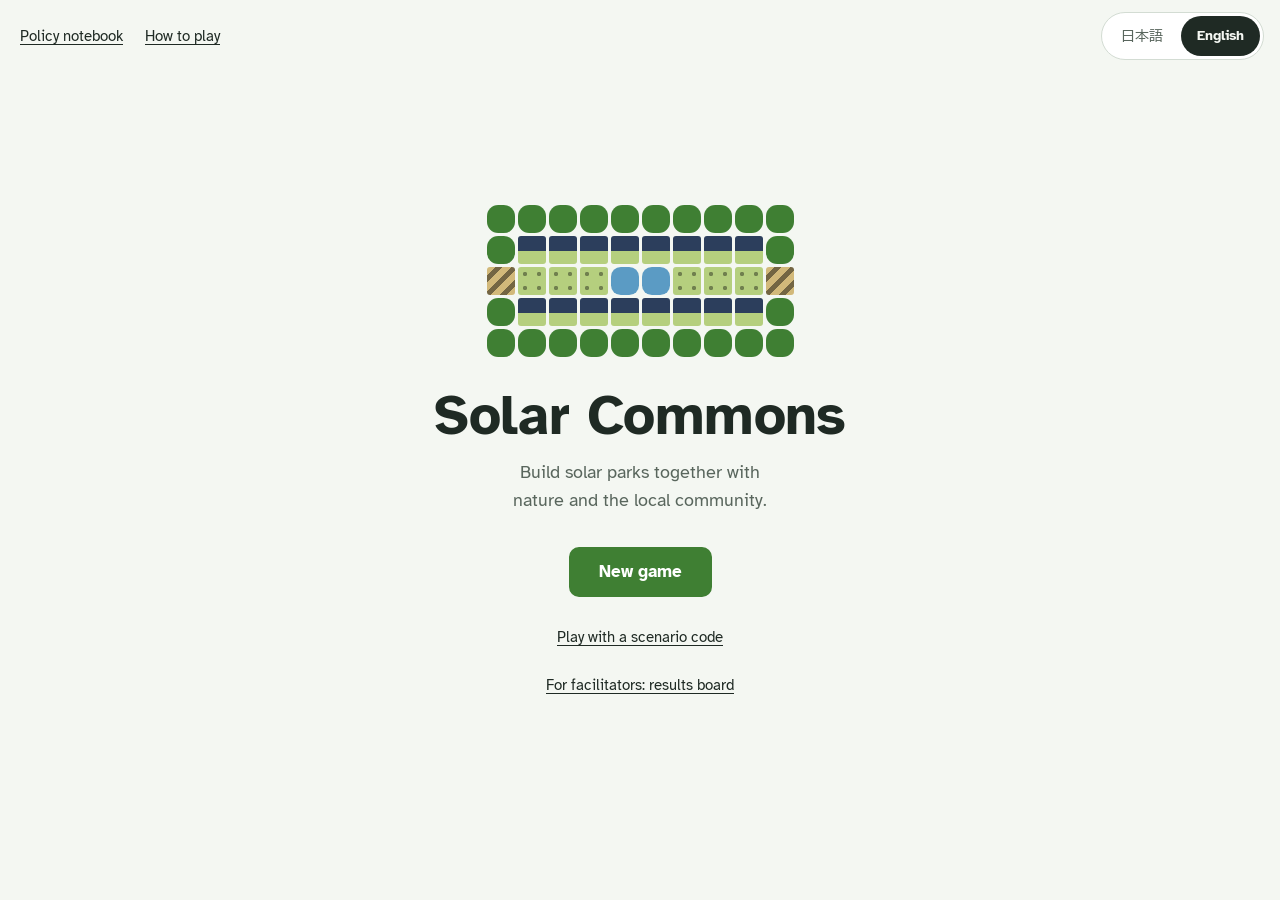
==== commit b715aa34: "Milestone 9: results board for facilitators - "Copy results" ends with a results code: one line, the" ====
--- a/index.html
+++ b/index.html
@@ -14,9 +14,9 @@
 <link rel="manifest" href="manifest.webmanifest">
 <!-- ?v=... makes browsers load fresh copies after an update: change it with every update (see docs/publishing.md) -->
 <!-- The fonts are stored in the project (fonts/, made by tools/make-fonts.js) -->
-<link rel="stylesheet" href="fonts/fonts.css?v=m6">
-<link rel="stylesheet" href="css/style.css?v=m6">
-<link rel="stylesheet" href="css/game.css?v=m6">
+<link rel="stylesheet" href="fonts/fonts.css?v=m10">
+<link rel="stylesheet" href="css/style.css?v=m10">
+<link rel="stylesheet" href="css/game.css?v=m10">
 </head>
 <body>
 <div class="app">
@@ -48,6 +48,8 @@
       <p class="saved-note" id="outdatedNote" data-i18n="start.outdatedSave" hidden></p>
       <!-- Scenario codes: everyone with the same code gets the same sites and events -->
       <p class="start-code"><button type="button" class="btn-link" id="codeBtn" data-i18n="start.enterCode"></button></p>
+      <!-- For workshop facilitators: the results board (results.html) -->
+      <p class="start-code start-board"><a class="btn-link" href="results.html" data-i18n="start.boardLink"></a></p>
       <!-- Installing and playing offline (js/offline.js): each part is shown only when it applies -->
       <div class="start-install">
         <button type="button" class="btn btn-small btn-quiet" id="installBtn" data-i18n="start.install" hidden></button>
@@ -151,19 +153,20 @@
 
 <!-- Order matters: language system, texts (Japanese first = first in the switch), rules,
      helpers, then the screens, and main.js last -->
-<script src="js/i18n.js?v=m6"></script>
-<script src="lang/ja.js?v=m6"></script>
-<script src="lang/en.js?v=m6"></script>
-<script src="js/engine.js?v=m6"></script>
-<script src="js/ui.js?v=m6"></script>
-<script src="js/save.js?v=m6"></script>
-<script src="js/game-screen.js?v=m6"></script>
-<script src="js/map-editor.js?v=m6"></script>
-<script src="js/design-panel.js?v=m6"></script>
-<script src="js/end-screen.js?v=m6"></script>
-<script src="js/notebook.js?v=m6"></script>
-<script src="js/offline.js?v=m6"></script>
-<script src="js/help.js?v=m6"></script>
-<script src="js/main.js?v=m6"></script>
+<script src="js/i18n.js?v=m10"></script>
+<script src="lang/ja.js?v=m10"></script>
+<script src="lang/en.js?v=m10"></script>
+<script src="js/engine.js?v=m10"></script>
+<script src="js/ui.js?v=m10"></script>
+<script src="js/save.js?v=m10"></script>
+<script src="js/game-screen.js?v=m10"></script>
+<script src="js/map-editor.js?v=m10"></script>
+<script src="js/design-panel.js?v=m10"></script>
+<script src="js/results-code.js?v=m10"></script>
+<script src="js/end-screen.js?v=m10"></script>
+<script src="js/notebook.js?v=m10"></script>
+<script src="js/offline.js?v=m10"></script>
+<script src="js/help.js?v=m10"></script>
+<script src="js/main.js?v=m10"></script>
 </body>
 </html>
--- a/fonts/fonts.css
+++ b/fonts/fonts.css
@@ -27,7 +27,7 @@
   font-weight: 400;
   font-display: swap;
   src: url("biz-udpgothic-400-1.woff2") format("woff2");
-  unicode-range: U+20-7E, U+A0-FF, U+2010-2027, U+2190-2193, U+2212, U+2265, U+24D8, U+25B3, U+25CB, U+25CF, U+2713, U+2717, U+3000-303F, U+3041-3096, U+309B-309E, U+30A1-30FE, U+4E00, U+4E0A-4E0B, U+4E0D, U+4E16, U+4E21, U+4E2D, U+4E3B, U+4E5D, U+4E86, U+4E8B, U+4EBA, U+4ECA, U+4ED5-4ED6, U+4ED8, U+4EE3, U+4EE5, U+4EF6, U+4EFB, U+4F1A, U+4F1D, U+4F4D-4F4F, U+4F53, U+4F55, U+4F5C, U+4F7F, U+4F8B, U+4F9B, U+4FA1, U+4FC2-4FC3, U+4FDD, U+4FE1;
+  unicode-range: U+20-7E, U+A0-FF, U+2010-2027, U+2190-2193, U+2212, U+2265, U+24D8, U+25B3, U+25CB, U+25CF, U+2713, U+2717, U+3000-303F, U+3041-3096, U+309B-309E, U+30A1-30FE, U+4E00, U+4E0A-4E0B, U+4E0D, U+4E16, U+4E21, U+4E2D, U+4E3B, U+4E5D, U+4E86, U+4E8B, U+4EBA, U+4ECA, U+4ED5-4ED6, U+4ED8, U+4EE3, U+4EE5, U+4EF6, U+4EFB, U+4F01, U+4F1A, U+4F1D, U+4F4D-4F4F, U+4F53, U+4F55, U+4F5C, U+4F7F, U+4F8B, U+4F9B, U+4FA1, U+4FC2-4FC3, U+4FDD;
 }
 
 @font-face {
@@ -36,7 +36,7 @@
   font-weight: 700;
   font-display: swap;
   src: url("biz-udpgothic-700-1.woff2") format("woff2");
-  unicode-range: U+20-7E, U+A0-FF, U+2010-2027, U+2190-2193, U+2212, U+2265, U+24D8, U+25B3, U+25CB, U+25CF, U+2713, U+2717, U+3000-303F, U+3041-3096, U+309B-309E, U+30A1-30FE, U+4E00, U+4E0A-4E0B, U+4E0D, U+4E16, U+4E21, U+4E2D, U+4E3B, U+4E5D, U+4E86, U+4E8B, U+4EBA, U+4ECA, U+4ED5-4ED6, U+4ED8, U+4EE3, U+4EE5, U+4EF6, U+4EFB, U+4F1A, U+4F1D, U+4F4D-4F4F, U+4F53, U+4F55, U+4F5C, U+4F7F, U+4F8B, U+4F9B, U+4FA1, U+4FC2-4FC3, U+4FDD, U+4FE1;
+  unicode-range: U+20-7E, U+A0-FF, U+2010-2027, U+2190-2193, U+2212, U+2265, U+24D8, U+25B3, U+25CB, U+25CF, U+2713, U+2717, U+3000-303F, U+3041-3096, U+309B-309E, U+30A1-30FE, U+4E00, U+4E0A-4E0B, U+4E0D, U+4E16, U+4E21, U+4E2D, U+4E3B, U+4E5D, U+4E86, U+4E8B, U+4EBA, U+4ECA, U+4ED5-4ED6, U+4ED8, U+4EE3, U+4EE5, U+4EF6, U+4EFB, U+4F01, U+4F1A, U+4F1D, U+4F4D-4F4F, U+4F53, U+4F55, U+4F5C, U+4F7F, U+4F8B, U+4F9B, U+4FA1, U+4FC2-4FC3, U+4FDD;
 }
 
 @font-face {
@@ -45,7 +45,7 @@
   font-weight: 400;
   font-display: swap;
   src: url("biz-udpgothic-400-2.woff2") format("woff2");
-  unicode-range: U+500B, U+5019, U+5024, U+5074, U+5099, U+50CD, U+512A, U+5143, U+5148-5149, U+5165, U+5168, U+516C, U+5171, U+5185, U+518D, U+51FA, U+5206-5208, U+5217, U+521D, U+5224-5225, U+5229, U+5236, U+5247, U+524D, U+5264, U+5272, U+5275, U+529B, U+52A0, U+52B9, U+52D5, U+52D9, U+5316, U+533A, U+533F, U+534A, U+5354, U+5358, U+5370, U+5374, U+539F, U+53BB, U+53CD-53CE, U+53D6-53D7, U+53EF-53F0, U+53F3, U+53F7, U+5404, U+5408, U+540C-540D, U+5411, U+5426, U+542B, U+544A, U+5468, U+548C, U+54B2, U+54E1, U+554F, U+5584, U+55B6, U+56DB, U+56DE, U+56E3, U+56F3, U+56FA, U+571F, U+5728, U+5730, U+5747, U+578B, U+57A3, U+57CB, U+57DF, U+57FA, U+5831, U+5834, U+5857, U+5883, U+5897, U+58F2, U+5909, U+5916, U+591A, U+5927, U+592A, U+5931, U+5948, U+59CB, U+59D4, U+5B50, U+5B57-5B58, U+5B66, U+5B88-5B89, U+5B8C, U+5B9A, U+5B9F, U+5BB3, U+5BB6, U+5BB9, U+5BC6, U+5BFE, U+5C02, U+5C0F, U+5C11, U+5C4A, U+5C71, U+5D29, U+5D50, U+5DDE, U+5DE5-5DE6, U+5DEE, U+5E02, U+5E0C, U+5E2F, U+5E73-5E74, U+5E9C, U+5EA6, U+5EC3, U+5EF6, U+5EFA, U+5F0F, U+5F15, U+5F37, U+5F62, U+5F71, U+5F79, U+5F85, U+5F8B-5F8C, U+5F93, U+5F97, U+5FA1, U+5FA9, U+5FC3, U+5FC5, U+601D, U+6020, U+6027, U+60C5, U+610F, U+614B, U+616E, U+6210, U+623B, U+6240, U+624B, U+6255, U+6271, U+6291, U+629E, U+62BC, U+6301, U+6307, U+6392, U+63A1, U+63A5, U+63A8, U+63AA, U+63CF, U+63F4, U+64A4, U+64CD, U+652F, U+6539, U+653E-653F, U+6570, U+6574, U+6577, U+6587, U+659C, U+65AD, U+65B0, U+65B9, U+65BD, U+65E5, U+65E9, U+6606, U+660E, U+6642, U+666F, U+6696, U+66F4, U+66F8, U+66FF-6700, U+6708-6709, U+671B, U+671F, U+6728, U+672A-672C, U+6751, U+6761, U+6765, U+6797, U+679C, U+67F1, U+67FB, U+683C, U+6841, U+68A8, U+68C4, U+68EE, U+690D, U+691C, U+696D, U+69D8, U+6A19, U+6A21, U+6A5F, U+6B04, U+6B20-6B21, U+6B62, U+6B8B, U+6BB5, U+6BCE, U+6BD4, U+6C11, U+6C17, U+6C34, U+6C42, U+6C60, U+6C7A, U+6CBB, U+6CC1, U+6CD5, U+6CE2, U+6CE8, U+6D3B, U+6D41, U+6D6E, U+6D77, U+6D88, U+6E08, U+6E1B, U+6E29, U+6E80, U+6E96, U+6F01, U+707D, U+70AD, U+70B9, U+7136, U+7267, U+7269, U+7279, U+72B6, U+72EC, U+732E, U+73FE, U+7403, U+7406, U+74B0, U+751F, U+7528, U+7531, U+7533, U+753A-753B, U+756A, U+767A, U+7684, U+76CA, U+76EE, U+770C, U+7740, U+77E2, U+77E5, U+77ED, U+7802, U+78BA, U+793A, U+793E, U+7981, U+79C0, U+79FB, U+7A2E, U+7A3C, U+7A4D, U+7A4F, U+7A6B, U+7A7A, U+7ACB, U+7AE0, U+7AEF, U+7B2C, U+7B49, U+7B56, U+7BA1, U+7C97, U+7CFB, U+7D04, U+7D0D, U+7D20, U+7D42, U+7D44, U+7D4C, U+7D50, U+7D66, U+7D71, U+7D99-7D9A, U+7DB2, U+7DD1, U+7E01, U+7F6E, U+7F8A, U+7FA9, U+8005, U+8015, U+80B2, U+80CC, U+8131, U+81EA, U+826F, U+82B1, U+8349, U+866B, U+884C, U+8868, U+88AB, U+88DC, U+8907, U+8981, U+8986, U+898B, U+898F, U+89A7, U+89B3, U+8A00, U+8A08, U+8A0E, U+8A18, U+8A2A, U+8A2D, U+8A31, U+8A55, U+8A71, U+8A8D, U+8A9E, U+8AAC-8AAD, U+8ABF, U+8ACB, U+8B66, U+8B77, U+8C61, U+8C6A, U+8CA2, U+8CAC, U+8CB7, U+8CBB-8CBC, U+8CC7, U+8CDB, U+8CEA, U+8D77, U+8D85, U+8DE1, U+8EE2, U+8FB2, U+8FBA, U+8FBC, U+8FD1, U+8FFD, U+9001, U+901A, U+9023, U+9032, U+9045, U+904A-904B, U+9053-9055, U+9069, U+9078, U+9084, U+90E8, U+90FD, U+914D, U+91CD, U+91CF;
+  unicode-range: U+4FE1, U+500B, U+5019, U+5024, U+5074, U+5099, U+50CD, U+512A, U+5143, U+5148-5149, U+5165, U+5168, U+516C, U+5171, U+5185, U+518D, U+51FA, U+5206-5208, U+5217, U+521D, U+5224-5225, U+5229, U+5236, U+523B, U+5247, U+524D, U+5264, U+5272, U+5275, U+529B, U+52A0, U+52B4, U+52B9, U+52D5, U+52D9, U+5316, U+533A, U+533F, U+5341, U+534A, U+5354, U+5358, U+5370, U+5374, U+539F, U+53BB, U+53CD-53CE, U+53D6-53D7, U+53E4, U+53EF-53F0, U+53F3, U+53F7, U+5404, U+5408, U+540C-540D, U+5411, U+5426, U+542B, U+544A, U+5468, U+547D, U+548C, U+54B2, U+54E1, U+554F, U+5584, U+55B6, U+56DB, U+56DE, U+56E3, U+56F3, U+56FA, U+571F, U+5728, U+5730, U+5747, U+578B, U+57A3, U+57CB, U+57DF, U+57F9-57FA, U+5831, U+5834, U+5857, U+5883, U+5897, U+58F2, U+5909, U+5916, U+591A, U+5927, U+592A, U+5931, U+5948, U+5951, U+5968, U+597D, U+59CB, U+59D4, U+5B50, U+5B57-5B58, U+5B66, U+5B88-5B89, U+5B8C, U+5B9A, U+5B9F, U+5BB3, U+5BB6, U+5BB9, U+5BC6, U+5BFE, U+5C02, U+5C0E-5C0F, U+5C11, U+5C4A-5C4B, U+5C71, U+5D29, U+5D50, U+5DDE, U+5DE5-5DE6, U+5DEE, U+5E02, U+5E0C, U+5E2F, U+5E73-5E74, U+5E83, U+5E9C, U+5EA6, U+5EC3, U+5EF6, U+5EFA, U+5F0F, U+5F15, U+5F37, U+5F62, U+5F71, U+5F79, U+5F85, U+5F8B-5F8C, U+5F93, U+5F97, U+5FA1, U+5FA9, U+5FC3, U+5FC5, U+601D, U+6020, U+6027, U+60C5, U+610F, U+614B, U+616E, U+6210, U+623B, U+6240, U+624B, U+6255, U+6271, U+627F, U+6291, U+629E, U+62BC, U+6301, U+6307, U+6392, U+63A1, U+63A5, U+63A8, U+63AA, U+63CF, U+63F4, U+64A4, U+64CD, U+652F, U+6539, U+653E-653F, U+6570, U+6574, U+6577, U+6587, U+659C, U+65AD, U+65B0, U+65B9, U+65BD, U+65E5, U+65E9, U+6606, U+660E, U+6642, U+666F, U+6696, U+66F4, U+66F8, U+66FF-6700, U+6708-6709, U+671B, U+671F, U+6728, U+672A-672C, U+6751, U+6761, U+6765, U+6797, U+679A, U+679C, U+67A0, U+67F1, U+67FB, U+6839, U+683C-683D, U+6841, U+68A8, U+68C4, U+68EE, U+690D, U+691C, U+696D, U+69D8, U+6A19, U+6A21, U+6A5F, U+6B04, U+6B20-6B21, U+6B62, U+6B8B, U+6BB5, U+6BCE, U+6BD4, U+6C11, U+6C17, U+6C34, U+6C42, U+6C60, U+6C7A, U+6CBB, U+6CD5, U+6CE2, U+6CE8, U+6D3B, U+6D41, U+6D6E, U+6D77, U+6D88, U+6DF1, U+6E08, U+6E1B, U+6E29, U+6E80, U+6E96, U+6F01, U+707D, U+70AD, U+70B9, U+7136, U+7267, U+7269, U+7279, U+72B6, U+72EC, U+732E, U+7387, U+73FE, U+7403, U+7406, U+74B0, U+751F, U+7523, U+7528, U+7531, U+7533, U+753A-753B, U+7551, U+756A, U+7570, U+767A, U+7684, U+76CA, U+76EE, U+7701, U+770C, U+7740, U+77E2, U+77E5, U+77ED, U+7802, U+78BA, U+793A, U+793E, U+7981, U+79C0, U+79FB, U+7A2E, U+7A3C, U+7A4D, U+7A4F, U+7A6B, U+7A7A, U+7ACB, U+7AE0, U+7AEF, U+7B2C, U+7B49, U+7B56, U+7BA1, U+7C73, U+7C97, U+7CFB, U+7D04, U+7D0D, U+7D20, U+7D42, U+7D44, U+7D4C, U+7D50, U+7D66, U+7D71, U+7D99-7D9A, U+7DB2, U+7DD1, U+7E01, U+7F6E, U+7F8A, U+7FA9, U+8005, U+8015, U+80B2, U+80CC, U+8131, U+81EA, U+826F, U+82B1, U+82E6, U+8349, U+866B, U+884C, U+8868, U+88AB, U+88DC, U+8907, U+8981, U+8986, U+898B, U+898F, U+89A7, U+89B3, U+8A00, U+8A08, U+8A0E, U+8A18, U+8A2A, U+8A2D, U+8A31, U+8A55, U+8A71, U+8A8D, U+8A9E, U+8AAC-8AAD, U+8ABF, U+8ACB, U+8B66, U+8B77, U+8C46, U+8C61, U+8C6A, U+8CA2, U+8CAC, U+8CB7, U+8CBB-8CBC, U+8CC7, U+8CDB, U+8CEA, U+8D77;
 }
 
 @font-face {
@@ -54,7 +54,7 @@
   font-weight: 700;
   font-display: swap;
   src: url("biz-udpgothic-700-2.woff2") format("woff2");
-  unicode-range: U+500B, U+5019, U+5024, U+5074, U+5099, U+50CD, U+512A, U+5143, U+5148-5149, U+5165, U+5168, U+516C, U+5171, U+5185, U+518D, U+51FA, U+5206-5208, U+5217, U+521D, U+5224-5225, U+5229, U+5236, U+5247, U+524D, U+5264, U+5272, U+5275, U+529B, U+52A0, U+52B9, U+52D5, U+52D9, U+5316, U+533A, U+533F, U+534A, U+5354, U+5358, U+5370, U+5374, U+539F, U+53BB, U+53CD-53CE, U+53D6-53D7, U+53EF-53F0, U+53F3, U+53F7, U+5404, U+5408, U+540C-540D, U+5411, U+5426, U+542B, U+544A, U+5468, U+548C, U+54B2, U+54E1, U+554F, U+5584, U+55B6, U+56DB, U+56DE, U+56E3, U+56F3, U+56FA, U+571F, U+5728, U+5730, U+5747, U+578B, U+57A3, U+57CB, U+57DF, U+57FA, U+5831, U+5834, U+5857, U+5883, U+5897, U+58F2, U+5909, U+5916, U+591A, U+5927, U+592A, U+5931, U+5948, U+59CB, U+59D4, U+5B50, U+5B57-5B58, U+5B66, U+5B88-5B89, U+5B8C, U+5B9A, U+5B9F, U+5BB3, U+5BB6, U+5BB9, U+5BC6, U+5BFE, U+5C02, U+5C0F, U+5C11, U+5C4A, U+5C71, U+5D29, U+5D50, U+5DDE, U+5DE5-5DE6, U+5DEE, U+5E02, U+5E0C, U+5E2F, U+5E73-5E74, U+5E9C, U+5EA6, U+5EC3, U+5EF6, U+5EFA, U+5F0F, U+5F15, U+5F37, U+5F62, U+5F71, U+5F79, U+5F85, U+5F8B-5F8C, U+5F93, U+5F97, U+5FA1, U+5FA9, U+5FC3, U+5FC5, U+601D, U+6020, U+6027, U+60C5, U+610F, U+614B, U+616E, U+6210, U+623B, U+6240, U+624B, U+6255, U+6271, U+6291, U+629E, U+62BC, U+6301, U+6307, U+6392, U+63A1, U+63A5, U+63A8, U+63AA, U+63CF, U+63F4, U+64A4, U+64CD, U+652F, U+6539, U+653E-653F, U+6570, U+6574, U+6577, U+6587, U+659C, U+65AD, U+65B0, U+65B9, U+65BD, U+65E5, U+65E9, U+6606, U+660E, U+6642, U+666F, U+6696, U+66F4, U+66F8, U+66FF-6700, U+6708-6709, U+671B, U+671F, U+6728, U+672A-672C, U+6751, U+6761, U+6765, U+6797, U+679C, U+67F1, U+67FB, U+683C, U+6841, U+68A8, U+68C4, U+68EE, U+690D, U+691C, U+696D, U+69D8, U+6A19, U+6A21, U+6A5F, U+6B04, U+6B20-6B21, U+6B62, U+6B8B, U+6BB5, U+6BCE, U+6BD4, U+6C11, U+6C17, U+6C34, U+6C42, U+6C60, U+6C7A, U+6CBB, U+6CC1, U+6CD5, U+6CE2, U+6CE8, U+6D3B, U+6D41, U+6D6E, U+6D77, U+6D88, U+6E08, U+6E1B, U+6E29, U+6E80, U+6E96, U+6F01, U+707D, U+70AD, U+70B9, U+7136, U+7267, U+7269, U+7279, U+72B6, U+72EC, U+732E, U+73FE, U+7403, U+7406, U+74B0, U+751F, U+7528, U+7531, U+7533, U+753A-753B, U+756A, U+767A, U+7684, U+76CA, U+76EE, U+770C, U+7740, U+77E2, U+77E5, U+77ED, U+7802, U+78BA, U+793A, U+793E, U+7981, U+79C0, U+79FB, U+7A2E, U+7A3C, U+7A4D, U+7A4F, U+7A6B, U+7A7A, U+7ACB, U+7AE0, U+7AEF, U+7B2C, U+7B49, U+7B56, U+7BA1, U+7C97, U+7CFB, U+7D04, U+7D0D, U+7D20, U+7D42, U+7D44, U+7D4C, U+7D50, U+7D66, U+7D71, U+7D99-7D9A, U+7DB2, U+7DD1, U+7E01, U+7F6E, U+7F8A, U+7FA9, U+8005, U+8015, U+80B2, U+80CC, U+8131, U+81EA, U+826F, U+82B1, U+8349, U+866B, U+884C, U+8868, U+88AB, U+88DC, U+8907, U+8981, U+8986, U+898B, U+898F, U+89A7, U+89B3, U+8A00, U+8A08, U+8A0E, U+8A18, U+8A2A, U+8A2D, U+8A31, U+8A55, U+8A71, U+8A8D, U+8A9E, U+8AAC-8AAD, U+8ABF, U+8ACB, U+8B66, U+8B77, U+8C61, U+8C6A, U+8CA2, U+8CAC, U+8CB7, U+8CBB-8CBC, U+8CC7, U+8CDB, U+8CEA, U+8D77, U+8D85, U+8DE1, U+8EE2, U+8FB2, U+8FBA, U+8FBC, U+8FD1, U+8FFD, U+9001, U+901A, U+9023, U+9032, U+9045, U+904A-904B, U+9053-9055, U+9069, U+9078, U+9084, U+90E8, U+90FD, U+914D, U+91CD, U+91CF;
+  unicode-range: U+4FE1, U+500B, U+5019, U+5024, U+5074, U+5099, U+50CD, U+512A, U+5143, U+5148-5149, U+5165, U+5168, U+516C, U+5171, U+5185, U+518D, U+51FA, U+5206-5208, U+5217, U+521D, U+5224-5225, U+5229, U+5236, U+523B, U+5247, U+524D, U+5264, U+5272, U+5275, U+529B, U+52A0, U+52B4, U+52B9, U+52D5, U+52D9, U+5316, U+533A, U+533F, U+5341, U+534A, U+5354, U+5358, U+5370, U+5374, U+539F, U+53BB, U+53CD-53CE, U+53D6-53D7, U+53E4, U+53EF-53F0, U+53F3, U+53F7, U+5404, U+5408, U+540C-540D, U+5411, U+5426, U+542B, U+544A, U+5468, U+547D, U+548C, U+54B2, U+54E1, U+554F, U+5584, U+55B6, U+56DB, U+56DE, U+56E3, U+56F3, U+56FA, U+571F, U+5728, U+5730, U+5747, U+578B, U+57A3, U+57CB, U+57DF, U+57F9-57FA, U+5831, U+5834, U+5857, U+5883, U+5897, U+58F2, U+5909, U+5916, U+591A, U+5927, U+592A, U+5931, U+5948, U+5951, U+5968, U+597D, U+59CB, U+59D4, U+5B50, U+5B57-5B58, U+5B66, U+5B88-5B89, U+5B8C, U+5B9A, U+5B9F, U+5BB3, U+5BB6, U+5BB9, U+5BC6, U+5BFE, U+5C02, U+5C0E-5C0F, U+5C11, U+5C4A-5C4B, U+5C71, U+5D29, U+5D50, U+5DDE, U+5DE5-5DE6, U+5DEE, U+5E02, U+5E0C, U+5E2F, U+5E73-5E74, U+5E83, U+5E9C, U+5EA6, U+5EC3, U+5EF6, U+5EFA, U+5F0F, U+5F15, U+5F37, U+5F62, U+5F71, U+5F79, U+5F85, U+5F8B-5F8C, U+5F93, U+5F97, U+5FA1, U+5FA9, U+5FC3, U+5FC5, U+601D, U+6020, U+6027, U+60C5, U+610F, U+614B, U+616E, U+6210, U+623B, U+6240, U+624B, U+6255, U+6271, U+627F, U+6291, U+629E, U+62BC, U+6301, U+6307, U+6392, U+63A1, U+63A5, U+63A8, U+63AA, U+63CF, U+63F4, U+64A4, U+64CD, U+652F, U+6539, U+653E-653F, U+6570, U+6574, U+6577, U+6587, U+659C, U+65AD, U+65B0, U+65B9, U+65BD, U+65E5, U+65E9, U+6606, U+660E, U+6642, U+666F, U+6696, U+66F4, U+66F8, U+66FF-6700, U+6708-6709, U+671B, U+671F, U+6728, U+672A-672C, U+6751, U+6761, U+6765, U+6797, U+679A, U+679C, U+67A0, U+67F1, U+67FB, U+6839, U+683C-683D, U+6841, U+68A8, U+68C4, U+68EE, U+690D, U+691C, U+696D, U+69D8, U+6A19, U+6A21, U+6A5F, U+6B04, U+6B20-6B21, U+6B62, U+6B8B, U+6BB5, U+6BCE, U+6BD4, U+6C11, U+6C17, U+6C34, U+6C42, U+6C60, U+6C7A, U+6CBB, U+6CD5, U+6CE2, U+6CE8, U+6D3B, U+6D41, U+6D6E, U+6D77, U+6D88, U+6DF1, U+6E08, U+6E1B, U+6E29, U+6E80, U+6E96, U+6F01, U+707D, U+70AD, U+70B9, U+7136, U+7267, U+7269, U+7279, U+72B6, U+72EC, U+732E, U+7387, U+73FE, U+7403, U+7406, U+74B0, U+751F, U+7523, U+7528, U+7531, U+7533, U+753A-753B, U+7551, U+756A, U+7570, U+767A, U+7684, U+76CA, U+76EE, U+7701, U+770C, U+7740, U+77E2, U+77E5, U+77ED, U+7802, U+78BA, U+793A, U+793E, U+7981, U+79C0, U+79FB, U+7A2E, U+7A3C, U+7A4D, U+7A4F, U+7A6B, U+7A7A, U+7ACB, U+7AE0, U+7AEF, U+7B2C, U+7B49, U+7B56, U+7BA1, U+7C73, U+7C97, U+7CFB, U+7D04, U+7D0D, U+7D20, U+7D42, U+7D44, U+7D4C, U+7D50, U+7D66, U+7D71, U+7D99-7D9A, U+7DB2, U+7DD1, U+7E01, U+7F6E, U+7F8A, U+7FA9, U+8005, U+8015, U+80B2, U+80CC, U+8131, U+81EA, U+826F, U+82B1, U+82E6, U+8349, U+866B, U+884C, U+8868, U+88AB, U+88DC, U+8907, U+8981, U+8986, U+898B, U+898F, U+89A7, U+89B3, U+8A00, U+8A08, U+8A0E, U+8A18, U+8A2A, U+8A2D, U+8A31, U+8A55, U+8A71, U+8A8D, U+8A9E, U+8AAC-8AAD, U+8ABF, U+8ACB, U+8B66, U+8B77, U+8C46, U+8C61, U+8C6A, U+8CA2, U+8CAC, U+8CB7, U+8CBB-8CBC, U+8CC7, U+8CDB, U+8CEA, U+8D77;
 }
 
 @font-face {
@@ -63,7 +63,7 @@
   font-weight: 400;
   font-display: swap;
   src: url("biz-udpgothic-400-3.woff2") format("woff2");
-  unicode-range: U+91D1, U+9332, U+9577, U+9580, U+9589, U+958B, U+9593, U+95A2, U+9632, U+9650, U+9664, U+9678, U+967D, U+968E, U+9694, U+969B, U+96A0, U+96C6, U+96E3, U+96E8, U+96FB, U+9700, U+975E, U+9762, U+97FF, U+9805-9806, U+983C, U+984C-984D, U+9858, U+985E, U+98A8, U+98DF, U+99D2, U+9AD8, U+9CE5, U+9F62, U+FF01-FF5E;
+  unicode-range: U+8D85, U+8DB3, U+8DE1, U+8EE2, U+8FB2, U+8FBA, U+8FBC, U+8FD1, U+8FFD, U+9001, U+901A, U+9023, U+9032, U+9045, U+904A-904B, U+9053-9055, U+9069, U+906E, U+9078, U+9084, U+90E8, U+90FD, U+914D, U+91CD, U+91CF, U+91D1, U+9332, U+9577, U+9580, U+9589, U+958B, U+9593, U+95A2, U+9632, U+964D, U+9650, U+9664, U+9678, U+967D, U+968E, U+9694, U+969B, U+96A0, U+96A3, U+96C6, U+96E3, U+96E8, U+96FB, U+9700, U+975E, U+9762, U+97FF, U+9805-9806, U+983C, U+984C-984D, U+9858, U+985E, U+98A8, U+98DF, U+99D2, U+9AD8, U+9CE5, U+9EA6, U+9F62, U+FF01-FF5E;
 }
 
 @font-face {
@@ -72,5 +72,5 @@
   font-weight: 700;
   font-display: swap;
   src: url("biz-udpgothic-700-3.woff2") format("woff2");
-  unicode-range: U+91D1, U+9332, U+9577, U+9580, U+9589, U+958B, U+9593, U+95A2, U+9632, U+9650, U+9664, U+9678, U+967D, U+968E, U+9694, U+969B, U+96A0, U+96C6, U+96E3, U+96E8, U+96FB, U+9700, U+975E, U+9762, U+97FF, U+9805-9806, U+983C, U+984C-984D, U+9858, U+985E, U+98A8, U+98DF, U+99D2, U+9AD8, U+9CE5, U+9F62, U+FF01-FF5E;
+  unicode-range: U+8D85, U+8DB3, U+8DE1, U+8EE2, U+8FB2, U+8FBA, U+8FBC, U+8FD1, U+8FFD, U+9001, U+901A, U+9023, U+9032, U+9045, U+904A-904B, U+9053-9055, U+9069, U+906E, U+9078, U+9084, U+90E8, U+90FD, U+914D, U+91CD, U+91CF, U+91D1, U+9332, U+9577, U+9580, U+9589, U+958B, U+9593, U+95A2, U+9632, U+964D, U+9650, U+9664, U+9678, U+967D, U+968E, U+9694, U+969B, U+96A0, U+96A3, U+96C6, U+96E3, U+96E8, U+96FB, U+9700, U+975E, U+9762, U+97FF, U+9805-9806, U+983C, U+984C-984D, U+9858, U+985E, U+98A8, U+98DF, U+99D2, U+9AD8, U+9CE5, U+9EA6, U+9F62, U+FF01-FF5E;
 }
--- a/css/style.css
+++ b/css/style.css
@@ -157,6 +157,7 @@
 #outdatedNote { max-width: 30em; margin-inline: auto; text-wrap: balance; }
 .start-code { margin: 18px 0 0; }
 .start-code .btn-link { min-height: 44px; }
+.start-board { margin-top: 4px; }
 
 /* Pop-up for scenario codes */
 .code-field { display: flex; flex-direction: column; gap: 6px; font-weight: 700; }
@@ -225,6 +226,8 @@
   text-underline-offset: 3px;
   cursor: pointer;
 }
+/* A link that looks like the link-buttons (for example "For facilitators: results board") */
+a.btn-link { display: inline-flex; align-items: center; }
 .btn:hover:not(:disabled) { filter: brightness(1.08); }
 button:disabled { opacity: 0.45; cursor: not-allowed; }
 button:focus-visible, summary:focus-visible, h3[tabindex]:focus-visible,
--- a/css/game.css
+++ b/css/game.css
@@ -34,6 +34,10 @@
 .status-bar, .screen-end { container-type: inline-size; }
 @container (max-width: 18em) {
   .status-stats { grid-template-columns: repeat(2, minmax(0, 1fr)); }
+}
+/* With the neighbouring town's trust next to yours, the trust chip needs more room: 2 × 2 chips on narrow screens */
+@container (max-width: 44em) {
+  .status-stats.has-neighbour { grid-template-columns: repeat(2, minmax(0, 1fr)); }
 }
 .stat-chip { padding: 3px 6px; border-radius: 8px; background: var(--paper); min-width: 0; }
 .stat-chip dt { font-size: 0.7rem; line-height: 1.25; color: var(--muted); }
@@ -58,6 +62,7 @@
 .alert { margin: 0; padding: 10px 14px; border-radius: 10px; border-left: 4px solid; background: var(--surface); }
 .alert.is-info { border-color: var(--info); color: var(--ink); }
 .alert.is-bad { border-color: var(--bad); color: var(--ink); background: color-mix(in srgb, var(--bad) 10%, var(--surface)); }
+.alert.is-warn { border-color: var(--warn); color: var(--ink); background: color-mix(in srgb, var(--warn) 10%, var(--surface)); }
 
 /* ----- Cards ----- */
 .card {
@@ -73,7 +78,14 @@
 .card-note { margin: 0 0 10px; font-size: 0.85rem; color: var(--muted); }
 .facts { list-style: none; padding: 0; margin: 0 0 12px; font-size: 0.9rem; color: var(--muted); }
 .tag { display: inline-block; font-size: 0.75rem; font-weight: 700; padding: 1px 8px; border-radius: 999px; white-space: nowrap; }
+/* The neighbouring town (from turn 9): a heading per town above its sites, and a tag on its projects */
+.town-title { margin: 16px 0 8px; font-size: 1rem; }
+.town-title:first-of-type { margin-top: 4px; }
+.tag.is-town { color: var(--info); border: 1px solid var(--info); }
 .tag.is-promo { background: color-mix(in srgb, var(--good) 15%, var(--surface)); color: var(--good); border: 1px solid var(--good); }
+/* How a park sells its power: FIT, FIP, or market prices without support (from fiscal year 2027) */
+.tag.is-fit, .tag.is-fip { color: var(--ink); border: 1px solid var(--muted); }
+.tag.is-market { background: color-mix(in srgb, var(--warn) 15%, var(--surface)); color: var(--warn); border: 1px solid var(--warn); }
 
 .site-grid { display: grid; grid-template-columns: repeat(auto-fill, minmax(260px, 1fr)); gap: 12px; }
 .site-card { display: flex; flex-direction: column; }
@@ -430,3 +442,52 @@
   border-radius: 8px;
   resize: vertical;
 }
+
+/* ----- Results board for facilitators (results.html, js/results-board.js) ----- */
+.board { width: 100%; max-width: 1100px; padding: 8px 0 32px; }
+.board-title { font-size: clamp(1.6rem, 6vw, 2.2rem); margin: 8px 0 4px; }
+.board-label { display: block; margin: 16px 0 6px; font-weight: 700; }
+.board-input {
+  width: 100%;
+  font: inherit;
+  font-size: 0.9rem;
+  line-height: 1.5;
+  padding: 8px 10px;
+  color: var(--ink);
+  background: var(--surface);
+  border: 1px solid var(--muted);
+  border-radius: 8px;
+  resize: vertical;
+}
+.board-actions { margin: 8px 0 16px; }
+.board .alerts { margin: 0 0 12px; }
+.board-summary { font-weight: 700; margin: 8px 0; }
+/* The table scrolls sideways on narrow screens instead of widening the page */
+.board-scroll { overflow-x: auto; border: 1px solid color-mix(in srgb, var(--muted) 40%, transparent); border-radius: 10px; background: var(--surface); }
+.board-table { border-collapse: collapse; width: 100%; font-variant-numeric: tabular-nums; }
+.board-table th, .board-table td { padding: 6px 10px; text-align: left; white-space: nowrap; border-bottom: 1px solid color-mix(in srgb, var(--muted) 30%, transparent); }
+.board-table thead th { font-size: 0.8rem; color: var(--muted); }
+.board-table tbody tr:last-child th, .board-table tbody tr:last-child td { border-bottom: 0; }
+.board-name { font: inherit; font-weight: 700; width: 9em; padding: 2px 6px; color: var(--ink); background: transparent; border: 1px solid transparent; border-radius: 6px; }
+.board-name:hover { border-color: var(--muted); }
+.board-lost { font-size: 0.8rem; color: var(--bad); }
+.grade-chip { display: inline-block; min-width: 1.6em; text-align: center; font-weight: 700; border-radius: 6px; border: 2px solid var(--muted); }
+.grade-chip.is-S, .grade-chip.is-A { color: var(--good); border-color: var(--good); }
+.grade-chip.is-B, .grade-chip.is-C { color: var(--warn); border-color: var(--warn); }
+.grade-chip.is-D { color: var(--bad); border-color: var(--bad); }
+.board-overviews { display: grid; gap: 16px; margin-top: 16px; grid-template-columns: repeat(auto-fit, minmax(min(100%, 340px), 1fr)); }
+.board-box { background: var(--surface); border-radius: 12px; padding: 12px 16px; }
+.board-box h2 { font-size: 1.05rem; margin: 0 0 8px; }
+.board-grades, .board-cats { list-style: none; margin: 0; padding: 0; display: grid; gap: 8px; }
+.board-grades li { display: grid; grid-template-columns: auto minmax(6em, auto) 1fr 2em; gap: 8px; align-items: center; }
+.board-grades strong { text-align: right; }
+.board-grade-name { font-size: 0.9rem; }
+.board-bar { height: 10px; border-radius: 5px; background: var(--paper); overflow: hidden; }
+.board-bar > span { display: block; height: 100%; background: var(--accent); }
+.board-cats li { display: grid; gap: 4px; }
+.board-cat-name { font-weight: 700; font-size: 0.9rem; }
+.board-stack { display: flex; height: 12px; border-radius: 6px; overflow: hidden; background: var(--paper); }
+.board-stack .is-good { background: var(--good); }
+.board-stack .is-warn { background: var(--warn); }
+.board-stack .is-bad { background: var(--bad); }
+.board-counts { display: flex; gap: 14px; font-size: 0.85rem; font-variant-numeric: tabular-nums; }
